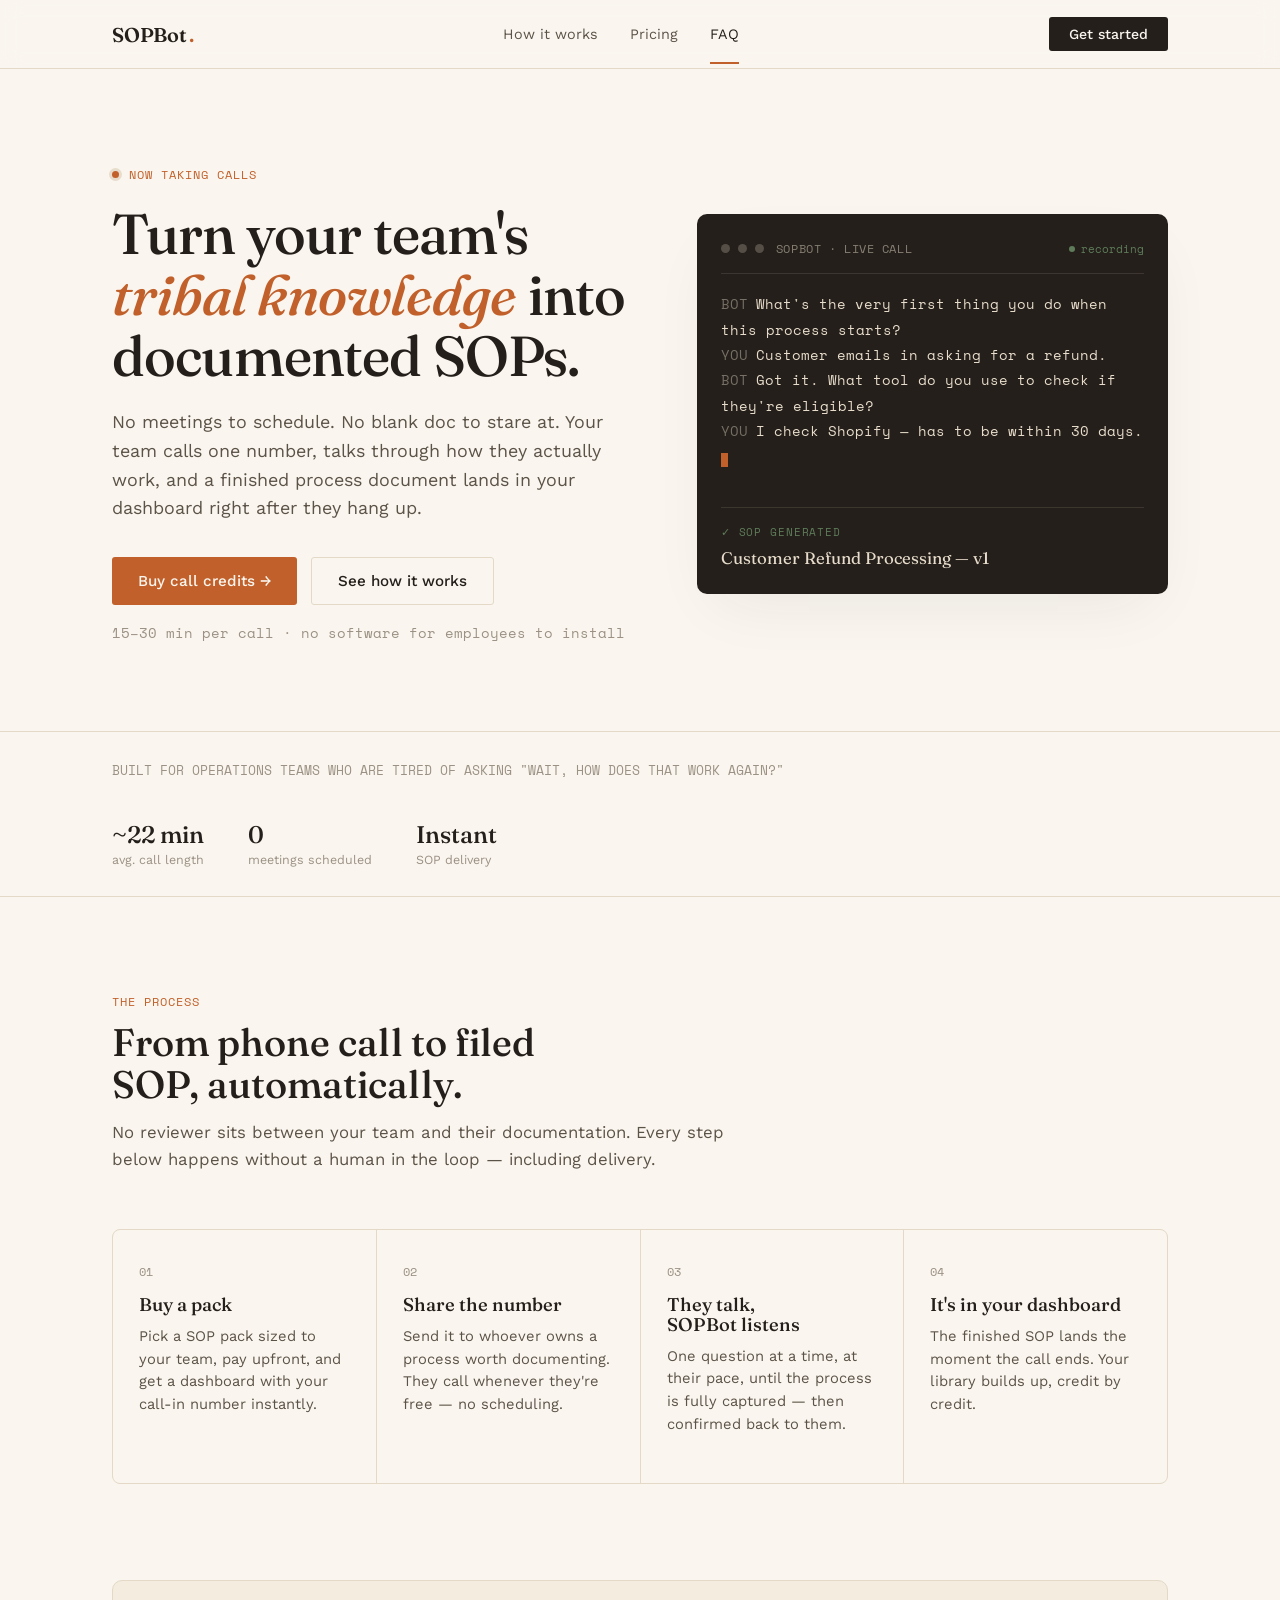
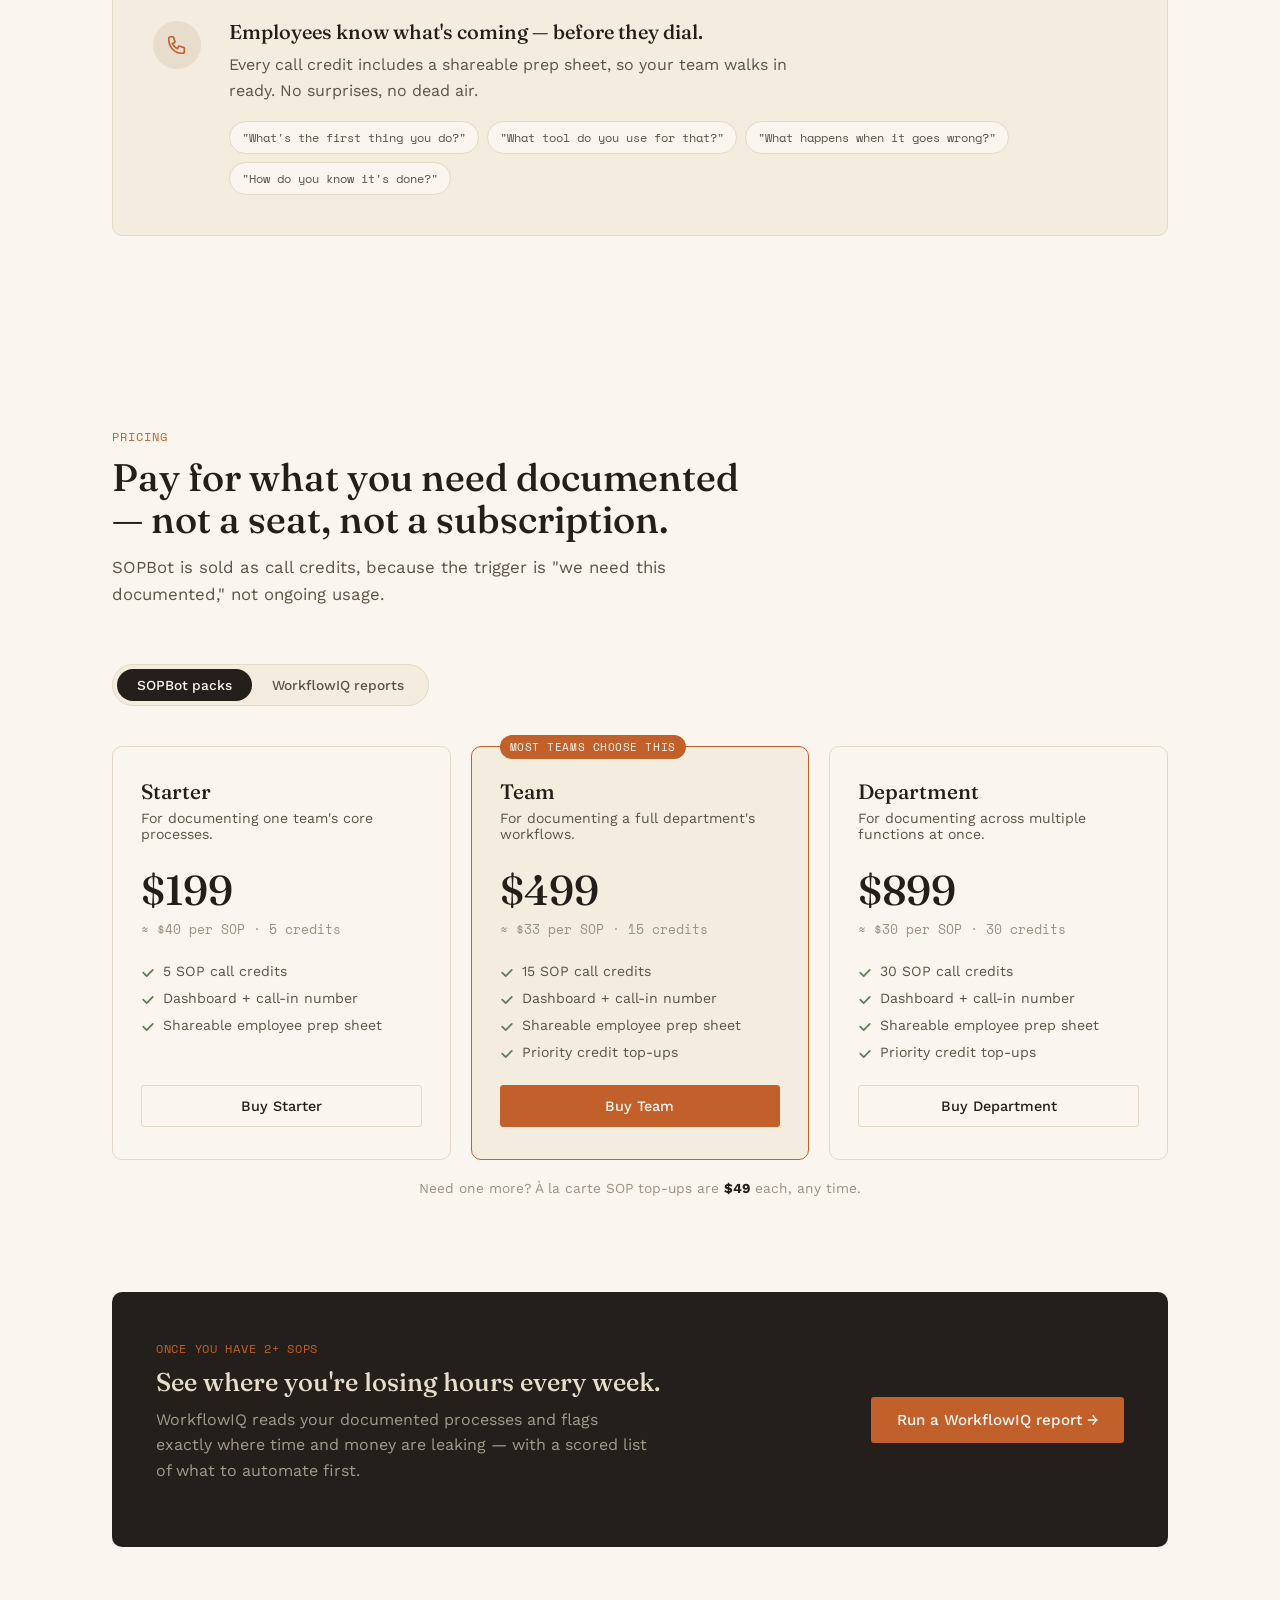
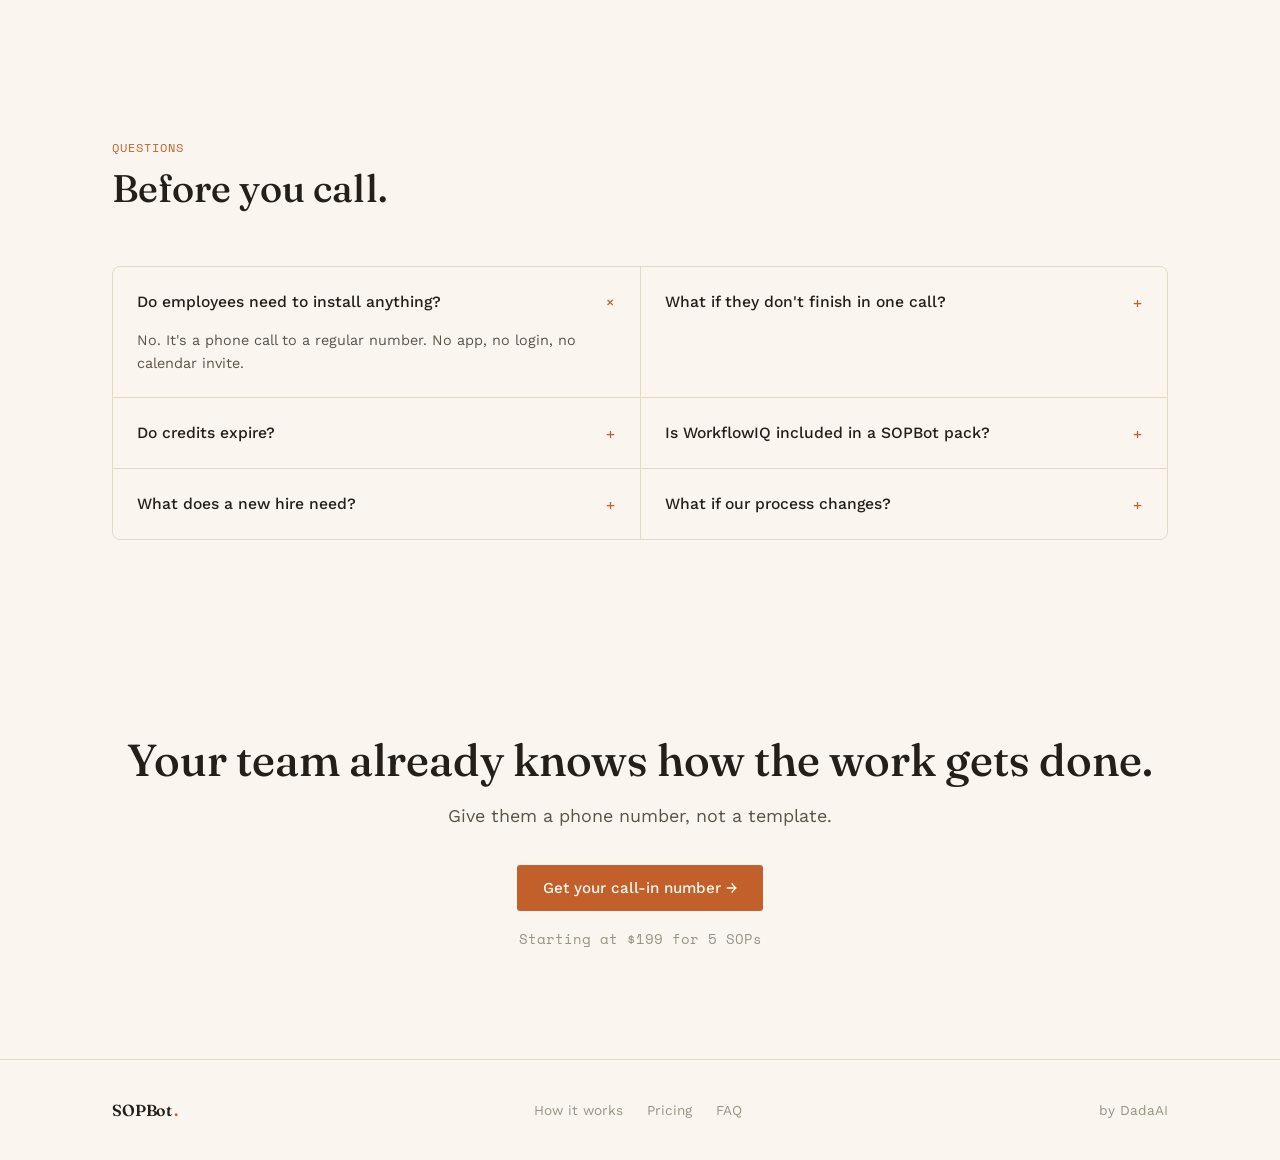
==== marketing/index.html @ 2e33eb6d "Fix inaccurate hero copy: doc lands after the call, not before it hangs up The end-of-call-report we" ====
<!doctype html>
<html lang="en">
<head>
<meta charset="UTF-8">
<meta name="viewport" content="width=device-width, initial-scale=1">
<title>SOPBot</title>
<style>
  @import url('https://fonts.googleapis.com/css2?family=Fraunces:opsz,wght@9..144,400..700&family=Work+Sans:wght@400;500;600&family=Space+Mono:wght@400;700&display=swap');

  :root {
    --ground: #FAF6EF;
    --ground-raised: #F3ECDF;
    --ink: #241F1A;
    --ink-soft: #5C5348;
    --ink-faint: #9B9184;
    --accent: #C1602A;
    --accent-soft: #E8DDCC;
    --confirm: #5E7C5A;
    --rule: #E3D9C6;
    --mono-bg: #241F1A;
    --mono-fg: #E8DDCC;
    --shadow: rgba(36, 31, 26, 0.08);
  }

  @media (prefers-color-scheme: dark) {
    :root:not([data-theme="light"]) {
      --ground: #1C1A17;
      --ground-raised: #262220;
      --ink: #F3EDE4;
      --ink-soft: #C9BFB2;
      --ink-faint: #837A6E;
      --accent: #E2934F;
      --accent-soft: #3A2F24;
      --confirm: #8FB08A;
      --rule: #3A342C;
      --mono-bg: #12100E;
      --mono-fg: #E2934F;
      --shadow: rgba(0, 0, 0, 0.35);
    }
  }

  :root[data-theme="dark"] {
    --ground: #1C1A17;
    --ground-raised: #262220;
    --ink: #F3EDE4;
    --ink-soft: #C9BFB2;
    --ink-faint: #837A6E;
    --accent: #E2934F;
    --accent-soft: #3A2F24;
    --confirm: #8FB08A;
    --rule: #3A342C;
    --mono-bg: #12100E;
    --mono-fg: #E2934F;
    --shadow: rgba(0, 0, 0, 0.35);
  }

  * { box-sizing: border-box; }

  body {
    margin: 0;
    background: var(--ground);
    color: var(--ink);
    font-family: 'Work Sans', -apple-system, BlinkMacSystemFont, sans-serif;
    -webkit-font-smoothing: antialiased;
  }

  ::selection { background: var(--accent-soft); color: var(--ink); }

  a { color: inherit; }

  h1, h2, h3 {
    font-family: 'Fraunces', Georgia, serif;
    text-wrap: balance;
    margin: 0;
    line-height: 1.08;
  }

  .mono {
    font-family: 'Space Mono', 'SF Mono', monospace;
  }

  .wrap {
    max-width: 1120px;
    margin: 0 auto;
    padding: 0 32px;
  }

  /* ---------- Nav ---------- */
  nav {
    position: sticky;
    top: 0;
    z-index: 20;
    background: color-mix(in srgb, var(--ground) 88%, transparent);
    backdrop-filter: blur(10px);
    border-bottom: 1px solid var(--rule);
  }
  nav .wrap {
    display: flex;
    align-items: center;
    justify-content: space-between;
    height: 68px;
  }
  .brand {
    font-family: 'Fraunces', serif;
    font-weight: 600;
    font-size: 1.25rem;
    letter-spacing: -0.01em;
    display: flex;
    align-items: baseline;
    gap: 2px;
  }
  .brand .dot { color: var(--accent); }
  .nav-links {
    display: flex;
    gap: 32px;
    font-size: 0.9rem;
    color: var(--ink-soft);
  }
  .nav-links a { text-decoration: none; transition: color 0.15s; }
  .nav-links a:hover { color: var(--ink); }
  .nav-cta {
    padding: 9px 20px;
    background: var(--ink);
    color: var(--ground);
    border-radius: 3px;
    font-size: 0.88rem;
    font-weight: 500;
    text-decoration: none;
    white-space: nowrap;
  }
  @media (max-width: 720px) { .nav-links { display: none; } }

  /* ---------- Hero ----------
     header.hero and the inner .wrap.hero-grid are two different
     elements - keep their rules on separate class names. They used to
     both be "hero", which silently collided: the header's padding/grid
     rules also landed on the inner .wrap div, cancelling its centering
     and left padding (the bug that made the hero text run to the edge
     of the viewport). */
  header.hero {
    padding: 96px 0 88px;
  }
  .hero-grid {
    display: grid;
    grid-template-columns: 1.05fr 0.95fr;
    gap: 64px;
    align-items: center;
  }
  @media (max-width: 900px) {
    header.hero { padding: 56px 0 64px; }
    .hero-grid { grid-template-columns: 1fr; gap: 48px; }
  }

  .eyebrow {
    font-family: 'Space Mono', monospace;
    font-size: 0.78rem;
    letter-spacing: 0.08em;
    text-transform: uppercase;
    color: var(--accent);
    display: flex;
    align-items: center;
    gap: 10px;
    margin-bottom: 20px;
  }
  .eyebrow::before {
    content: "";
    width: 7px;
    height: 7px;
    border-radius: 50%;
    background: var(--accent);
    box-shadow: 0 0 0 3px var(--accent-soft);
  }

  .hero h1 {
    font-size: clamp(2.4rem, 4.4vw, 3.6rem);
    font-weight: 500;
    letter-spacing: -0.015em;
  }
  .hero h1 em {
    font-style: italic;
    color: var(--accent);
  }

  .hero-sub {
    margin-top: 22px;
    font-size: 1.12rem;
    line-height: 1.6;
    color: var(--ink-soft);
    max-width: 46ch;
  }

  .hero-actions {
    display: flex;
    gap: 14px;
    margin-top: 34px;
    flex-wrap: wrap;
  }
  .btn-primary, .btn-ghost {
    padding: 14px 26px;
    border-radius: 3px;
    font-size: 0.95rem;
    font-weight: 500;
    text-decoration: none;
    display: inline-flex;
    align-items: center;
    gap: 8px;
    transition: transform 0.15s, background 0.15s;
  }
  .btn-primary {
    background: var(--accent);
    color: #FAF6EF;
  }
  .btn-primary:hover { transform: translateY(-1px); }
  .btn-ghost {
    background: transparent;
    color: var(--ink);
    border: 1px solid var(--rule);
  }
  .btn-ghost:hover { border-color: var(--ink-faint); }

  .hero-note {
    margin-top: 18px;
    font-size: 0.85rem;
    color: var(--ink-faint);
    font-family: 'Space Mono', monospace;
  }

  /* ---------- Transcript demo ---------- */
  .demo {
    background: var(--mono-bg);
    border-radius: 10px;
    padding: 26px 24px;
    box-shadow: 0 24px 60px -20px var(--shadow);
    min-height: 380px;
    display: flex;
    flex-direction: column;
  }
  .demo-bar {
    display: flex;
    align-items: center;
    gap: 8px;
    margin-bottom: 18px;
    padding-bottom: 16px;
    border-bottom: 1px solid rgba(232, 221, 204, 0.12);
  }
  .demo-dot { width: 9px; height: 9px; border-radius: 50%; background: rgba(232, 221, 204, 0.25); }
  .demo-label {
    font-family: 'Space Mono', monospace;
    font-size: 0.72rem;
    color: rgba(232, 221, 204, 0.5);
    letter-spacing: 0.05em;
    margin-left: 4px;
  }
  .demo-live {
    margin-left: auto;
    font-family: 'Space Mono', monospace;
    font-size: 0.7rem;
    color: var(--confirm);
    display: flex;
    align-items: center;
    gap: 6px;
  }
  .demo-live::before {
    content: "";
    width: 6px; height: 6px; border-radius: 50%;
    background: var(--confirm);
    animation: pulse 1.6s ease-in-out infinite;
  }
  @keyframes pulse { 0%,100% { opacity: 1; } 50% { opacity: 0.35; } }

  .transcript {
    font-family: 'Space Mono', monospace;
    font-size: 0.86rem;
    line-height: 1.85;
    color: var(--mono-fg);
    flex: 1;
  }
  .transcript .who {
    color: rgba(232, 221, 204, 0.42);
    margin-right: 8px;
  }
  .transcript .line { opacity: 0; animation: reveal 0.4s ease forwards; }
  .transcript .cursor {
    display: inline-block;
    width: 7px; height: 1em;
    background: var(--accent);
    vertical-align: text-bottom;
    animation: blink 1s step-end infinite;
  }
  @keyframes reveal { to { opacity: 1; } }
  @keyframes blink { 50% { opacity: 0; } }

  .demo-result {
    margin-top: 16px;
    padding-top: 16px;
    border-top: 1px solid rgba(232, 221, 204, 0.12);
    opacity: 0;
    animation: reveal 0.6s ease forwards;
    animation-delay: 4.6s;
  }
  .demo-result-label {
    font-family: 'Space Mono', monospace;
    font-size: 0.68rem;
    letter-spacing: 0.08em;
    text-transform: uppercase;
    color: var(--confirm);
    margin-bottom: 8px;
  }
  .demo-result-title {
    font-family: 'Fraunces', serif;
    font-size: 1.05rem;
    color: var(--mono-fg);
  }

  @media (prefers-reduced-motion: reduce) {
    .transcript .line, .demo-result { animation: none; opacity: 1; }
    .cursor, .demo-live::before { animation: none; }
  }

  /* ---------- Scroll reveal ---------- */
  .reveal {
    opacity: 0;
    transform: translateY(22px);
    transition: opacity 0.7s cubic-bezier(0.16, 1, 0.3, 1), transform 0.7s cubic-bezier(0.16, 1, 0.3, 1);
  }
  .reveal.in-view {
    opacity: 1;
    transform: translateY(0);
  }
  .reveal-group .reveal:nth-child(1) { transition-delay: 0ms; }
  .reveal-group .reveal:nth-child(2) { transition-delay: 90ms; }
  .reveal-group .reveal:nth-child(3) { transition-delay: 180ms; }
  .reveal-group .reveal:nth-child(4) { transition-delay: 270ms; }
  @media (prefers-reduced-motion: reduce) {
    .reveal { opacity: 1; transform: none; transition: none; }
  }

  .nav-links a.active { color: var(--ink); }
  .nav-links a { position: relative; }
  .nav-links a.active::after {
    content: "";
    position: absolute;
    left: 0; right: 0; bottom: -22px;
    height: 2px;
    background: var(--accent);
  }

  /* ---------- Logos / trust strip ---------- */
  .trust {
    padding: 28px 0;
    border-top: 1px solid var(--rule);
    border-bottom: 1px solid var(--rule);
  }
  .trust .wrap {
    display: flex;
    align-items: center;
    gap: 40px;
    flex-wrap: wrap;
    justify-content: space-between;
  }
  .trust-line {
    font-size: 0.82rem;
    color: var(--ink-faint);
    font-family: 'Space Mono', monospace;
  }
  .trust-stats {
    display: flex;
    gap: 44px;
  }
  .trust-stat { text-align: left; }
  .trust-stat b {
    font-family: 'Fraunces', serif;
    font-size: 1.5rem;
    font-weight: 500;
    color: var(--ink);
    display: block;
  }
  .trust-stat span {
    font-size: 0.78rem;
    color: var(--ink-faint);
  }

  /* ---------- How it works ---------- */
  .section {
    padding: 96px 0;
  }
  .section-head {
    max-width: 640px;
    margin-bottom: 56px;
  }
  .section-eyebrow {
    font-family: 'Space Mono', monospace;
    font-size: 0.75rem;
    letter-spacing: 0.08em;
    text-transform: uppercase;
    color: var(--accent);
    margin-bottom: 12px;
    display: block;
  }
  .section h2 {
    font-size: clamp(1.8rem, 3vw, 2.4rem);
    font-weight: 500;
  }
  .section-lede {
    margin-top: 14px;
    color: var(--ink-soft);
    font-size: 1.05rem;
    line-height: 1.6;
  }

  .steps {
    display: grid;
    grid-template-columns: repeat(4, 1fr);
    gap: 1px;
    background: var(--rule);
    border: 1px solid var(--rule);
    border-radius: 8px;
    overflow: hidden;
  }
  @media (max-width: 900px) { .steps { grid-template-columns: 1fr 1fr; } }
  @media (max-width: 560px) { .steps { grid-template-columns: 1fr; } }

  .step {
    background: var(--ground);
    padding: 32px 26px;
    transition: background 0.25s ease, transform 0.25s ease;
  }
  .step:hover {
    background: var(--ground-raised);
    transform: translateY(-3px);
  }
  .step:hover .step-num { color: var(--accent); }
  .step-num { transition: color 0.25s ease; }
  .step-num {
    font-family: 'Space Mono', monospace;
    font-size: 0.78rem;
    color: var(--ink-faint);
  }
  .step h3 {
    font-size: 1.15rem;
    font-weight: 500;
    margin-top: 14px;
  }
  .step p {
    margin-top: 10px;
    font-size: 0.92rem;
    line-height: 1.55;
    color: var(--ink-soft);
  }

  /* ---------- Prep sheet callout ---------- */
  .callout {
    background: var(--ground-raised);
    border: 1px solid var(--rule);
    border-radius: 10px;
    padding: 40px;
    display: grid;
    grid-template-columns: auto 1fr;
    gap: 28px;
    align-items: start;
  }
  @media (max-width: 700px) { .callout { grid-template-columns: 1fr; } }
  .callout-icon {
    width: 48px; height: 48px;
    border-radius: 50%;
    background: var(--accent-soft);
    display: flex;
    align-items: center;
    justify-content: center;
    color: var(--accent);
    flex-shrink: 0;
  }
  .callout h3 {
    font-size: 1.25rem;
    font-weight: 500;
  }
  .callout p {
    margin-top: 10px;
    color: var(--ink-soft);
    line-height: 1.6;
    max-width: 60ch;
  }
  .callout-questions {
    margin-top: 18px;
    display: flex;
    flex-wrap: wrap;
    gap: 8px;
  }
  .qchip {
    font-family: 'Space Mono', monospace;
    font-size: 0.78rem;
    padding: 6px 12px;
    background: var(--ground);
    border: 1px solid var(--rule);
    border-radius: 20px;
    color: var(--ink-soft);
  }

  /* ---------- Pricing ---------- */
  .pricing-toggle {
    display: inline-flex;
    background: var(--ground-raised);
    border: 1px solid var(--rule);
    border-radius: 30px;
    padding: 4px;
    margin-bottom: 40px;
    font-size: 0.86rem;
  }
  .pricing-toggle button {
    border: none;
    background: none;
    padding: 8px 20px;
    border-radius: 24px;
    cursor: pointer;
    font-family: inherit;
    font-size: 0.86rem;
    color: var(--ink-soft);
    font-weight: 500;
    transition: background 0.15s, color 0.15s;
  }
  .pricing-toggle button.active {
    background: var(--ink);
    color: var(--ground);
  }

  .pricing-grid {
    display: grid;
    grid-template-columns: repeat(3, 1fr);
    gap: 20px;
  }
  @media (max-width: 900px) { .pricing-grid { grid-template-columns: 1fr; } }

  .plan {
    border: 1px solid var(--rule);
    border-radius: 10px;
    padding: 32px 28px;
    background: var(--ground);
    display: flex;
    flex-direction: column;
    transition: transform 0.25s ease, box-shadow 0.25s ease, border-color 0.25s ease;
  }
  .plan:hover {
    transform: translateY(-4px);
    box-shadow: 0 16px 40px -16px var(--shadow);
    border-color: var(--ink-faint);
  }
  .plan.featured:hover { border-color: var(--accent); }
  .plan.featured {
    border-color: var(--accent);
    background: var(--ground-raised);
    position: relative;
  }
  .plan-tag {
    position: absolute;
    top: -12px;
    left: 28px;
    background: var(--accent);
    color: #FAF6EF;
    font-family: 'Space Mono', monospace;
    font-size: 0.68rem;
    letter-spacing: 0.05em;
    text-transform: uppercase;
    padding: 4px 10px;
    border-radius: 20px;
  }
  .plan-name {
    font-family: 'Fraunces', serif;
    font-size: 1.3rem;
    font-weight: 500;
  }
  .plan-desc {
    margin-top: 6px;
    font-size: 0.88rem;
    color: var(--ink-soft);
  }
  .plan-price {
    margin-top: 22px;
    display: flex;
    align-items: baseline;
    gap: 6px;
  }
  .plan-price .amount {
    font-family: 'Fraunces', serif;
    font-size: 2.6rem;
    font-weight: 500;
  }
  .plan-price .per {
    font-size: 0.85rem;
    color: var(--ink-faint);
    font-family: 'Space Mono', monospace;
  }
  .plan-persop {
    margin-top: 4px;
    font-size: 0.8rem;
    color: var(--ink-faint);
    font-family: 'Space Mono', monospace;
  }
  .plan-cta {
    display: block;
    width: 100%;
    margin-top: 24px;
    text-align: center;
    padding: 12px;
    border-radius: 3px;
    text-decoration: none;
    font-family: inherit;
    font-weight: 500;
    font-size: 0.9rem;
    border: 1px solid var(--rule);
    background: var(--ground);
    color: var(--ink);
    cursor: pointer;
  }
  .plan.featured .plan-cta {
    background: var(--accent);
    color: #FAF6EF;
    border-color: var(--accent);
  }
  .plan-list {
    list-style: none;
    padding: 0;
    margin: 24px 0 0;
    font-size: 0.88rem;
    color: var(--ink-soft);
    display: flex;
    flex-direction: column;
    gap: 10px;
    flex: 1;
  }
  .plan-list li { display: flex; gap: 8px; }
  .plan-list li::before {
    content: "";
    width: 14px; height: 14px;
    margin-top: 3px;
    flex-shrink: 0;
    background: var(--confirm);
    -webkit-mask: url("data:image/svg+xml,%3Csvg xmlns='http://www.w3.org/2000/svg' viewBox='0 0 16 16'%3E%3Cpath d='M13.5 4.5l-7 7-4-4' fill='none' stroke='black' stroke-width='2' stroke-linecap='round' stroke-linejoin='round'/%3E%3C/svg%3E") center/contain no-repeat;
    mask: url("data:image/svg+xml,%3Csvg xmlns='http://www.w3.org/2000/svg' viewBox='0 0 16 16'%3E%3Cpath d='M13.5 4.5l-7 7-4-4' fill='none' stroke='black' stroke-width='2' stroke-linecap='round' stroke-linejoin='round'/%3E%3C/svg%3E") center/contain no-repeat;
  }

  .topup-note {
    margin-top: 20px;
    font-size: 0.86rem;
    color: var(--ink-faint);
    text-align: center;
  }

  #wiq-pricing { display: none; }
  #wiq-pricing.active { display: grid; }
  #sopbot-pricing.hidden { display: none; }

  /* ---------- Upsell strip ---------- */
  .upsell {
    background: var(--mono-bg);
    border-radius: 10px;
    padding: 48px 44px;
    display: grid;
    grid-template-columns: 1fr auto;
    gap: 32px;
    align-items: center;
  }
  @media (max-width: 760px) { .upsell { grid-template-columns: 1fr; } }
  .upsell-eyebrow {
    font-family: 'Space Mono', monospace;
    font-size: 0.75rem;
    letter-spacing: 0.06em;
    text-transform: uppercase;
    color: var(--accent);
  }
  .upsell h3 {
    color: var(--mono-fg);
    font-size: 1.6rem;
    font-weight: 500;
    margin-top: 12px;
  }
  .upsell p {
    color: color-mix(in srgb, var(--mono-fg) 65%, transparent);
    margin-top: 10px;
    max-width: 50ch;
    line-height: 1.6;
  }
  .upsell .btn-primary { flex-shrink: 0; }

  /* ---------- FAQ ---------- */
  .faq {
    display: grid;
    grid-template-columns: 1fr 1fr;
    gap: 1px;
    background: var(--rule);
    border: 1px solid var(--rule);
    border-radius: 8px;
    overflow: hidden;
  }
  @media (max-width: 760px) { .faq { grid-template-columns: 1fr; } }
  details {
    background: var(--ground);
    padding: 22px 24px;
  }
  summary {
    cursor: pointer;
    font-weight: 500;
    font-size: 0.98rem;
    list-style: none;
    display: flex;
    justify-content: space-between;
    align-items: center;
    gap: 12px;
  }
  summary::-webkit-details-marker { display: none; }
  summary::after {
    content: "+";
    font-family: 'Space Mono', monospace;
    color: var(--accent);
    font-size: 1.1rem;
    flex-shrink: 0;
    transition: transform 0.2s;
  }
  details[open] summary::after { transform: rotate(45deg); }
  details p {
    margin: 14px 0 0;
    font-size: 0.9rem;
    color: var(--ink-soft);
    line-height: 1.6;
  }

  /* ---------- Final CTA ---------- */
  .final-cta {
    text-align: center;
    padding: 100px 0 110px;
  }
  .final-cta h2 {
    font-size: clamp(2rem, 4vw, 2.8rem);
    font-weight: 500;
  }
  .final-cta .hero-actions { justify-content: center; }
  .final-cta .hero-note { text-align: center; }

  /* ---------- Footer ---------- */
  footer {
    border-top: 1px solid var(--rule);
    padding: 40px 0;
  }
  footer .wrap {
    display: flex;
    justify-content: space-between;
    align-items: center;
    flex-wrap: wrap;
    gap: 16px;
  }
  footer .brand { font-size: 1rem; }
  .footer-links {
    display: flex;
    gap: 24px;
    font-size: 0.85rem;
    color: var(--ink-faint);
  }
  .footer-links a { text-decoration: none; }
  .footer-links a:hover { color: var(--ink-soft); }
</style>
</head>
<body>

<nav>
  <div class="wrap">
    <div class="brand">SOPBot<span class="dot">.</span></div>
    <div class="nav-links">
      <a href="#how">How it works</a>
      <a href="#pricing">Pricing</a>
      <a href="#faq">FAQ</a>
    </div>
    <a href="#pricing" class="nav-cta">Get started</a>
  </div>
</nav>

<header class="hero">
  <div class="wrap hero-grid">
    <div>
      <div class="eyebrow">Now taking calls</div>
      <h1>Turn your team's <em>tribal knowledge</em> into documented SOPs.</h1>
      <p class="hero-sub">No meetings to schedule. No blank doc to stare at. Your team calls one number, talks through how they actually work, and a finished process document lands in your dashboard right after they hang up.</p>
      <div class="hero-actions">
        <a href="#pricing" class="btn-primary">Buy call credits →</a>
        <a href="#how" class="btn-ghost">See how it works</a>
      </div>
      <div class="hero-note">15–30 min per call · no software for employees to install</div>
    </div>

    <div class="demo">
      <div class="demo-bar">
        <span class="demo-dot"></span><span class="demo-dot"></span><span class="demo-dot"></span>
        <span class="demo-label">SOPBOT · LIVE CALL</span>
        <span class="demo-live">recording</span>
      </div>
      <div class="transcript" id="transcript"></div>
      <div class="demo-result">
        <div class="demo-result-label">✓ SOP generated</div>
        <div class="demo-result-title">Customer Refund Processing — v1</div>
      </div>
    </div>
  </div>
</header>

<section class="trust">
  <div class="wrap">
    <div class="trust-line">BUILT FOR OPERATIONS TEAMS WHO ARE TIRED OF ASKING "WAIT, HOW DOES THAT WORK AGAIN?"</div>
    <div class="trust-stats">
      <div class="trust-stat"><b>~22 min</b><span>avg. call length</span></div>
      <div class="trust-stat"><b>0</b><span>meetings scheduled</span></div>
      <div class="trust-stat"><b>Instant</b><span>SOP delivery</span></div>
    </div>
  </div>
</section>

<section class="section" id="how">
  <div class="wrap">
    <div class="section-head reveal">
      <span class="section-eyebrow">The process</span>
      <h2>From phone call to filed SOP, automatically.</h2>
      <p class="section-lede">No reviewer sits between your team and their documentation. Every step below happens without a human in the loop — including delivery.</p>
    </div>

    <div class="steps reveal-group">
      <div class="step reveal">
        <div class="step-num mono">01</div>
        <h3>Buy a pack</h3>
        <p>Pick a SOP pack sized to your team, pay upfront, and get a dashboard with your call-in number instantly.</p>
      </div>
      <div class="step reveal">
        <div class="step-num mono">02</div>
        <h3>Share the number</h3>
        <p>Send it to whoever owns a process worth documenting. They call whenever they're free — no scheduling.</p>
      </div>
      <div class="step reveal">
        <div class="step-num mono">03</div>
        <h3>They talk, SOPBot listens</h3>
        <p>One question at a time, at their pace, until the process is fully captured — then confirmed back to them.</p>
      </div>
      <div class="step reveal">
        <div class="step-num mono">04</div>
        <h3>It's in your dashboard</h3>
        <p>The finished SOP lands the moment the call ends. Your library builds up, credit by credit.</p>
      </div>
    </div>
  </div>
</section>

<section class="section" style="padding-top: 0;">
  <div class="wrap">
    <div class="callout reveal">
      <div class="callout-icon">
        <svg width="22" height="22" viewBox="0 0 24 24" fill="none" stroke="currentColor" stroke-width="1.8"><path d="M3 5a2 2 0 012-2h2.28a1 1 0 01.948.684l1.498 4.493a1 1 0 01-.502 1.21l-2.257 1.13a11.05 11.05 0 005.516 5.516l1.13-2.257a1 1 0 011.21-.502l4.493 1.498a1 1 0 01.684.949V19a2 2 0 01-2 2h-1C9.716 21 3 14.284 3 6V5z"/></svg>
      </div>
      <div>
        <h3>Employees know what's coming — before they dial.</h3>
        <p>Every call credit includes a shareable prep sheet, so your team walks in ready. No surprises, no dead air.</p>
        <div class="callout-questions">
          <span class="qchip">"What's the first thing you do?"</span>
          <span class="qchip">"What tool do you use for that?"</span>
          <span class="qchip">"What happens when it goes wrong?"</span>
          <span class="qchip">"How do you know it's done?"</span>
        </div>
      </div>
    </div>
  </div>
</section>

<section class="section" id="pricing">
  <div class="wrap">
    <div class="section-head reveal">
      <span class="section-eyebrow">Pricing</span>
      <h2>Pay for what you need documented — not a seat, not a subscription.</h2>
      <p class="section-lede">SOPBot is sold as call credits, because the trigger is "we need this documented," not ongoing usage.</p>
    </div>

    <div class="pricing-toggle">
      <button class="active" onclick="switchPricing('sopbot', this)">SOPBot packs</button>
      <button onclick="switchPricing('wiq', this)">WorkflowIQ reports</button>
    </div>

    <div class="pricing-grid reveal-group" id="sopbot-pricing">
      <div class="plan reveal">
        <div class="plan-name">Starter</div>
        <div class="plan-desc">For documenting one team's core processes.</div>
        <div class="plan-price"><span class="amount">$199</span></div>
        <div class="plan-persop">≈ $40 per SOP · 5 credits</div>
        <ul class="plan-list">
          <li>5 SOP call credits</li>
          <li>Dashboard + call-in number</li>
          <li>Shareable employee prep sheet</li>
        </ul>
        <form method="POST" action="https://sop-bot-h57s.vercel.app/checkout/sopbot_starter">
          <button type="submit" class="plan-cta">Buy Starter</button>
        </form>
      </div>
      <div class="plan featured reveal">
        <span class="plan-tag">Most teams choose this</span>
        <div class="plan-name">Team</div>
        <div class="plan-desc">For documenting a full department's workflows.</div>
        <div class="plan-price"><span class="amount">$499</span></div>
        <div class="plan-persop">≈ $33 per SOP · 15 credits</div>
        <ul class="plan-list">
          <li>15 SOP call credits</li>
          <li>Dashboard + call-in number</li>
          <li>Shareable employee prep sheet</li>
          <li>Priority credit top-ups</li>
        </ul>
        <form method="POST" action="https://sop-bot-h57s.vercel.app/checkout/sopbot_team">
          <button type="submit" class="plan-cta">Buy Team</button>
        </form>
      </div>
      <div class="plan reveal">
        <div class="plan-name">Department</div>
        <div class="plan-desc">For documenting across multiple functions at once.</div>
        <div class="plan-price"><span class="amount">$899</span></div>
        <div class="plan-persop">≈ $30 per SOP · 30 credits</div>
        <ul class="plan-list">
          <li>30 SOP call credits</li>
          <li>Dashboard + call-in number</li>
          <li>Shareable employee prep sheet</li>
          <li>Priority credit top-ups</li>
        </ul>
        <form method="POST" action="https://sop-bot-h57s.vercel.app/checkout/sopbot_department">
          <button type="submit" class="plan-cta">Buy Department</button>
        </form>
      </div>
    </div>

    <div class="pricing-grid reveal-group" id="wiq-pricing">
      <div class="plan reveal">
        <div class="plan-name">Single-SOP report</div>
        <div class="plan-desc">Optimization analysis for one documented process.</div>
        <div class="plan-price"><span class="amount">$99</span></div>
        <div class="plan-persop">per report</div>
        <ul class="plan-list">
          <li>Redesigned process steps</li>
          <li>Automation opportunities, scored</li>
          <li>Flowchart + executive summary</li>
        </ul>
        <form method="POST" action="https://sop-bot-h57s.vercel.app/checkout/workflowiq_single">
          <button type="submit" class="plan-cta">Run a report</button>
        </form>
      </div>
      <div class="plan featured reveal">
        <span class="plan-tag">Best for a full library</span>
        <div class="plan-name">Multi-SOP report</div>
        <div class="plan-desc">Cross-process analysis across up to 8 SOPs.</div>
        <div class="plan-price"><span class="amount">$249</span></div>
        <div class="plan-persop">per report, up to 8 SOPs</div>
        <ul class="plan-list">
          <li>Everything in Single-SOP</li>
          <li>Shared bottlenecks across processes</li>
          <li>Cross-process automation opportunities</li>
        </ul>
        <form method="POST" action="https://sop-bot-h57s.vercel.app/checkout/workflowiq_multi">
          <button type="submit" class="plan-cta">Run a report</button>
        </form>
      </div>
      <div class="plan reveal">
        <div class="plan-name">Re-run</div>
        <div class="plan-desc">Refresh a report after a process changes.</div>
        <div class="plan-price"><span class="amount">$49</span></div>
        <div class="plan-persop">per re-run</div>
        <ul class="plan-list">
          <li>Updated analysis on the latest SOP</li>
          <li>New PDF, same process</li>
        </ul>
        <form method="POST" action="https://sop-bot-h57s.vercel.app/checkout/workflowiq_rerun">
          <button type="submit" class="plan-cta">Re-run a report</button>
        </form>
      </div>
    </div>

    <div class="topup-note">Need one more? À la carte SOP top-ups are <strong style="color: var(--ink);">$49</strong> each, any time.</div>
  </div>
</section>

<section class="section" style="padding-top: 0;">
  <div class="wrap">
    <div class="upsell reveal">
      <div>
        <div class="upsell-eyebrow">Once you have 2+ SOPs</div>
        <h3>See where you're losing hours every week.</h3>
        <p>WorkflowIQ reads your documented processes and flags exactly where time and money are leaking — with a scored list of what to automate first.</p>
      </div>
      <a href="#pricing" class="btn-primary">Run a WorkflowIQ report →</a>
    </div>
  </div>
</section>

<section class="section" id="faq">
  <div class="wrap">
    <div class="section-head reveal">
      <span class="section-eyebrow">Questions</span>
      <h2>Before you call.</h2>
    </div>
    <div class="faq">
      <details open>
        <summary>Do employees need to install anything?</summary>
        <p>No. It's a phone call to a regular number. No app, no login, no calendar invite.</p>
      </details>
      <details>
        <summary>What if they don't finish in one call?</summary>
        <p>Most calls run 15–30 minutes. If something's cut short, you can always re-run a credit to pick it back up.</p>
      </details>
      <details>
        <summary>Do credits expire?</summary>
        <p>No. Buy a pack, use the credits whenever your team is ready — no clock running against you.</p>
      </details>
      <details>
        <summary>Is WorkflowIQ included in a SOPBot pack?</summary>
        <p>No — it's a separate, pay-per-report purchase, run once you have SOPs worth analyzing.</p>
      </details>
      <details>
        <summary>What does a new hire need?</summary>
        <p>Just more call credits. Top up à la carte at $49/SOP, or step up to the next pack.</p>
      </details>
      <details>
        <summary>What if our process changes?</summary>
        <p>Re-run WorkflowIQ on the updated SOP for $49 to get a fresh report against the new version.</p>
      </details>
    </div>
  </div>
</section>

<section class="final-cta">
  <div class="wrap">
    <h2>Your team already knows how the work gets done.</h2>
    <p class="hero-sub" style="margin: 18px auto 0; text-align: center;">Give them a phone number, not a template.</p>
    <div class="hero-actions">
      <a href="#pricing" class="btn-primary">Get your call-in number →</a>
    </div>
    <div class="hero-note">Starting at $199 for 5 SOPs</div>
  </div>
</section>

<footer>
  <div class="wrap">
    <div class="brand">SOPBot<span class="dot">.</span></div>
    <div class="footer-links">
      <a href="#how">How it works</a>
      <a href="#pricing">Pricing</a>
      <a href="#faq">FAQ</a>
    </div>
    <div class="footer-links">by DadaAI</div>
  </div>
</footer>

<script>
  const lines = [
    { who: 'BOT', text: "What's the very first thing you do when this process starts?" },
    { who: 'YOU', text: "Customer emails in asking for a refund." },
    { who: 'BOT', text: "Got it. What tool do you use to check if they're eligible?" },
    { who: 'YOU', text: "I check Shopify — has to be within 30 days." },
  ];

  const el = document.getElementById('transcript');
  let delay = 200;

  lines.forEach((line, i) => {
    const div = document.createElement('div');
    div.className = 'line';
    div.style.animationDelay = delay + 'ms';
    div.innerHTML = `<span class="who">${line.who}</span>${line.text}` + (i === lines.length - 1 ? '<span class="cursor"></span>' : '');
    el.appendChild(div);
    delay += 950;
  });
</script>

<script>
  function switchPricing(which, btn) {
    document.querySelectorAll('.pricing-toggle button').forEach(b => b.classList.remove('active'));
    btn.classList.add('active');
    const sop = document.getElementById('sopbot-pricing');
    const wiq = document.getElementById('wiq-pricing');
    if (which === 'sopbot') {
      sop.classList.remove('hidden');
      wiq.classList.remove('active');
    } else {
      sop.classList.add('hidden');
      wiq.classList.add('active');
    }
  }
</script>

<script>
  // Scroll-triggered reveal: each .reveal element fades/slides in once it
  // enters the viewport. Staggered children (.reveal-group > .reveal) get
  // their delay from the CSS nth-child rules above, so this only needs to
  // toggle one class per element.
  const revealTargets = document.querySelectorAll('.reveal');
  if ('IntersectionObserver' in window && revealTargets.length) {
    const revealObserver = new IntersectionObserver((entries) => {
      entries.forEach((entry) => {
        if (entry.isIntersecting) {
          entry.target.classList.add('in-view');
          revealObserver.unobserve(entry.target);
        }
      });
    }, { threshold: 0.15, rootMargin: '0px 0px -60px 0px' });

    revealTargets.forEach((el) => revealObserver.observe(el));
  } else {
    // No IntersectionObserver support (or reduced-motion already handles
    // this via CSS) - just show everything immediately.
    revealTargets.forEach((el) => el.classList.add('in-view'));
  }

  // Active nav-link tracking: highlights whichever section is currently
  // in view as the visitor scrolls, so the nav reflects real position
  // instead of staying static.
  const navLinks = document.querySelectorAll('.nav-links a[href^="#"]');
  const sections = Array.from(navLinks)
    .map((link) => document.querySelector(link.getAttribute('href')))
    .filter(Boolean);

  if ('IntersectionObserver' in window && sections.length) {
    const navObserver = new IntersectionObserver((entries) => {
      entries.forEach((entry) => {
        const id = '#' + entry.target.id;
        const link = document.querySelector(`.nav-links a[href="${id}"]`);
        if (!link) return;
        if (entry.isIntersecting) {
          navLinks.forEach((l) => l.classList.remove('active'));
          link.classList.add('active');
        }
      });
    }, { rootMargin: '-40% 0px -55% 0px' });

    sections.forEach((section) => navObserver.observe(section));
  }
</script>

</body>
</html>
</script>
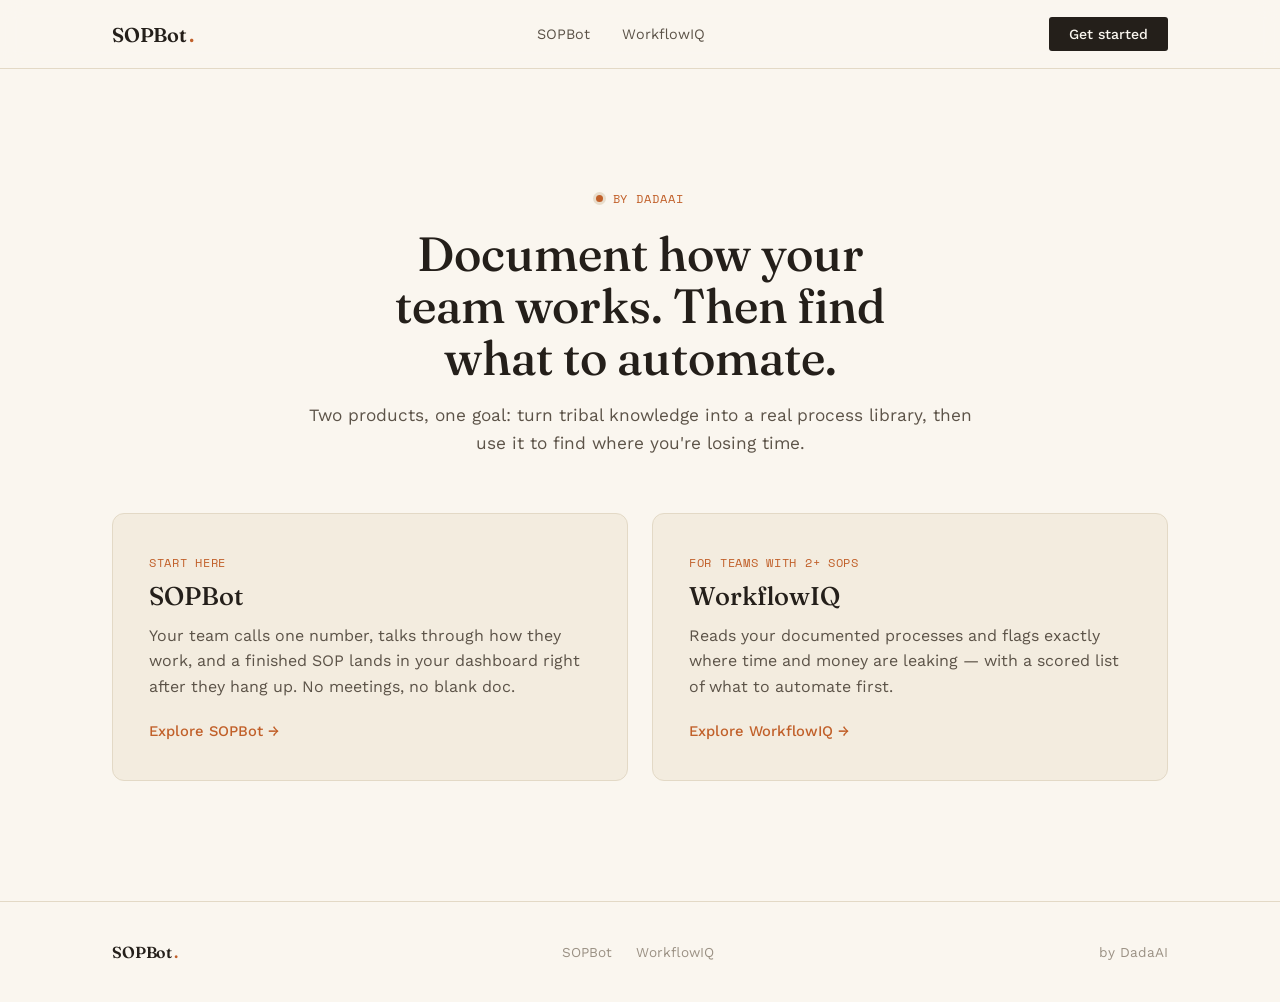
==== commit 7b5fb64f: "Split marketing site into separate SOPBot and WorkflowIQ pages thesopbot.com was one long page mixin" ====
--- a/marketing/index.html
+++ b/marketing/index.html
@@ -3,759 +3,69 @@
 <head>
 <meta charset="UTF-8">
 <meta name="viewport" content="width=device-width, initial-scale=1">
-<title>SOPBot</title>
+<title>SOPBot — Document processes and find what to automate</title>
+<link rel="stylesheet" href="assets/style.css">
 <style>
-  @import url('https://fonts.googleapis.com/css2?family=Fraunces:opsz,wght@9..144,400..700&family=Work+Sans:wght@400;500;600&family=Space+Mono:wght@400;700&display=swap');
-
-  :root {
-    --ground: #FAF6EF;
-    --ground-raised: #F3ECDF;
-    --ink: #241F1A;
-    --ink-soft: #5C5348;
-    --ink-faint: #9B9184;
-    --accent: #C1602A;
-    --accent-soft: #E8DDCC;
-    --confirm: #5E7C5A;
-    --rule: #E3D9C6;
-    --mono-bg: #241F1A;
-    --mono-fg: #E8DDCC;
-    --shadow: rgba(36, 31, 26, 0.08);
-  }
-
-  @media (prefers-color-scheme: dark) {
-    :root:not([data-theme="light"]) {
-      --ground: #1C1A17;
-      --ground-raised: #262220;
-      --ink: #F3EDE4;
-      --ink-soft: #C9BFB2;
-      --ink-faint: #837A6E;
-      --accent: #E2934F;
-      --accent-soft: #3A2F24;
-      --confirm: #8FB08A;
-      --rule: #3A342C;
-      --mono-bg: #12100E;
-      --mono-fg: #E2934F;
-      --shadow: rgba(0, 0, 0, 0.35);
-    }
-  }
-
-  :root[data-theme="dark"] {
-    --ground: #1C1A17;
-    --ground-raised: #262220;
-    --ink: #F3EDE4;
-    --ink-soft: #C9BFB2;
-    --ink-faint: #837A6E;
-    --accent: #E2934F;
-    --accent-soft: #3A2F24;
-    --confirm: #8FB08A;
-    --rule: #3A342C;
-    --mono-bg: #12100E;
-    --mono-fg: #E2934F;
-    --shadow: rgba(0, 0, 0, 0.35);
-  }
-
-  * { box-sizing: border-box; }
-
-  body {
-    margin: 0;
-    background: var(--ground);
-    color: var(--ink);
-    font-family: 'Work Sans', -apple-system, BlinkMacSystemFont, sans-serif;
-    -webkit-font-smoothing: antialiased;
-  }
-
-  ::selection { background: var(--accent-soft); color: var(--ink); }
-
-  a { color: inherit; }
-
-  h1, h2, h3 {
-    font-family: 'Fraunces', Georgia, serif;
-    text-wrap: balance;
-    margin: 0;
-    line-height: 1.08;
-  }
-
-  .mono {
-    font-family: 'Space Mono', 'SF Mono', monospace;
-  }
-
-  .wrap {
-    max-width: 1120px;
-    margin: 0 auto;
-    padding: 0 32px;
-  }
-
-  /* ---------- Nav ---------- */
-  nav {
-    position: sticky;
-    top: 0;
-    z-index: 20;
-    background: color-mix(in srgb, var(--ground) 88%, transparent);
-    backdrop-filter: blur(10px);
-    border-bottom: 1px solid var(--rule);
-  }
-  nav .wrap {
+  .hub {
+    min-height: calc(100vh - 68px);
     display: flex;
     align-items: center;
-    justify-content: space-between;
-    height: 68px;
   }
-  .brand {
-    font-family: 'Fraunces', serif;
-    font-weight: 600;
-    font-size: 1.25rem;
-    letter-spacing: -0.01em;
-    display: flex;
-    align-items: baseline;
-    gap: 2px;
+  .hub-head {
+    text-align: center;
+    max-width: 680px;
+    margin: 0 auto 56px;
   }
-  .brand .dot { color: var(--accent); }
-  .nav-links {
-    display: flex;
-    gap: 32px;
-    font-size: 0.9rem;
+  .hub-head h1 { font-size: clamp(2.2rem, 4vw, 3rem); font-weight: 500; }
+  .hub-head p {
+    margin-top: 18px;
+    font-size: 1.08rem;
     color: var(--ink-soft);
-  }
-  .nav-links a { text-decoration: none; transition: color 0.15s; }
-  .nav-links a:hover { color: var(--ink); }
-  .nav-cta {
-    padding: 9px 20px;
-    background: var(--ink);
-    color: var(--ground);
-    border-radius: 3px;
-    font-size: 0.88rem;
-    font-weight: 500;
-    text-decoration: none;
-    white-space: nowrap;
-  }
-  @media (max-width: 720px) { .nav-links { display: none; } }
-
-  /* ---------- Hero ----------
-     header.hero and the inner .wrap.hero-grid are two different
-     elements - keep their rules on separate class names. They used to
-     both be "hero", which silently collided: the header's padding/grid
-     rules also landed on the inner .wrap div, cancelling its centering
-     and left padding (the bug that made the hero text run to the edge
-     of the viewport). */
-  header.hero {
-    padding: 96px 0 88px;
-  }
-  .hero-grid {
-    display: grid;
-    grid-template-columns: 1.05fr 0.95fr;
-    gap: 64px;
-    align-items: center;
-  }
-  @media (max-width: 900px) {
-    header.hero { padding: 56px 0 64px; }
-    .hero-grid { grid-template-columns: 1fr; gap: 48px; }
-  }
-
-  .eyebrow {
-    font-family: 'Space Mono', monospace;
-    font-size: 0.78rem;
-    letter-spacing: 0.08em;
-    text-transform: uppercase;
-    color: var(--accent);
-    display: flex;
-    align-items: center;
-    gap: 10px;
-    margin-bottom: 20px;
-  }
-  .eyebrow::before {
-    content: "";
-    width: 7px;
-    height: 7px;
-    border-radius: 50%;
-    background: var(--accent);
-    box-shadow: 0 0 0 3px var(--accent-soft);
-  }
-
-  .hero h1 {
-    font-size: clamp(2.4rem, 4.4vw, 3.6rem);
-    font-weight: 500;
-    letter-spacing: -0.015em;
-  }
-  .hero h1 em {
-    font-style: italic;
-    color: var(--accent);
-  }
-
-  .hero-sub {
-    margin-top: 22px;
-    font-size: 1.12rem;
-    line-height: 1.6;
-    color: var(--ink-soft);
-    max-width: 46ch;
-  }
-
-  .hero-actions {
-    display: flex;
-    gap: 14px;
-    margin-top: 34px;
-    flex-wrap: wrap;
-  }
-  .btn-primary, .btn-ghost {
-    padding: 14px 26px;
-    border-radius: 3px;
-    font-size: 0.95rem;
-    font-weight: 500;
-    text-decoration: none;
-    display: inline-flex;
-    align-items: center;
-    gap: 8px;
-    transition: transform 0.15s, background 0.15s;
-  }
-  .btn-primary {
-    background: var(--accent);
-    color: #FAF6EF;
-  }
-  .btn-primary:hover { transform: translateY(-1px); }
-  .btn-ghost {
-    background: transparent;
-    color: var(--ink);
-    border: 1px solid var(--rule);
-  }
-  .btn-ghost:hover { border-color: var(--ink-faint); }
-
-  .hero-note {
-    margin-top: 18px;
-    font-size: 0.85rem;
-    color: var(--ink-faint);
-    font-family: 'Space Mono', monospace;
-  }
-
-  /* ---------- Transcript demo ---------- */
-  .demo {
-    background: var(--mono-bg);
-    border-radius: 10px;
-    padding: 26px 24px;
-    box-shadow: 0 24px 60px -20px var(--shadow);
-    min-height: 380px;
-    display: flex;
-    flex-direction: column;
-  }
-  .demo-bar {
-    display: flex;
-    align-items: center;
-    gap: 8px;
-    margin-bottom: 18px;
-    padding-bottom: 16px;
-    border-bottom: 1px solid rgba(232, 221, 204, 0.12);
-  }
-  .demo-dot { width: 9px; height: 9px; border-radius: 50%; background: rgba(232, 221, 204, 0.25); }
-  .demo-label {
-    font-family: 'Space Mono', monospace;
-    font-size: 0.72rem;
-    color: rgba(232, 221, 204, 0.5);
-    letter-spacing: 0.05em;
-    margin-left: 4px;
-  }
-  .demo-live {
-    margin-left: auto;
-    font-family: 'Space Mono', monospace;
-    font-size: 0.7rem;
-    color: var(--confirm);
-    display: flex;
-    align-items: center;
-    gap: 6px;
-  }
-  .demo-live::before {
-    content: "";
-    width: 6px; height: 6px; border-radius: 50%;
-    background: var(--confirm);
-    animation: pulse 1.6s ease-in-out infinite;
-  }
-  @keyframes pulse { 0%,100% { opacity: 1; } 50% { opacity: 0.35; } }
-
-  .transcript {
-    font-family: 'Space Mono', monospace;
-    font-size: 0.86rem;
-    line-height: 1.85;
-    color: var(--mono-fg);
-    flex: 1;
-  }
-  .transcript .who {
-    color: rgba(232, 221, 204, 0.42);
-    margin-right: 8px;
-  }
-  .transcript .line { opacity: 0; animation: reveal 0.4s ease forwards; }
-  .transcript .cursor {
-    display: inline-block;
-    width: 7px; height: 1em;
-    background: var(--accent);
-    vertical-align: text-bottom;
-    animation: blink 1s step-end infinite;
-  }
-  @keyframes reveal { to { opacity: 1; } }
-  @keyframes blink { 50% { opacity: 0; } }
-
-  .demo-result {
-    margin-top: 16px;
-    padding-top: 16px;
-    border-top: 1px solid rgba(232, 221, 204, 0.12);
-    opacity: 0;
-    animation: reveal 0.6s ease forwards;
-    animation-delay: 4.6s;
-  }
-  .demo-result-label {
-    font-family: 'Space Mono', monospace;
-    font-size: 0.68rem;
-    letter-spacing: 0.08em;
-    text-transform: uppercase;
-    color: var(--confirm);
-    margin-bottom: 8px;
-  }
-  .demo-result-title {
-    font-family: 'Fraunces', serif;
-    font-size: 1.05rem;
-    color: var(--mono-fg);
-  }
-
-  @media (prefers-reduced-motion: reduce) {
-    .transcript .line, .demo-result { animation: none; opacity: 1; }
-    .cursor, .demo-live::before { animation: none; }
-  }
-
-  /* ---------- Scroll reveal ---------- */
-  .reveal {
-    opacity: 0;
-    transform: translateY(22px);
-    transition: opacity 0.7s cubic-bezier(0.16, 1, 0.3, 1), transform 0.7s cubic-bezier(0.16, 1, 0.3, 1);
-  }
-  .reveal.in-view {
-    opacity: 1;
-    transform: translateY(0);
-  }
-  .reveal-group .reveal:nth-child(1) { transition-delay: 0ms; }
-  .reveal-group .reveal:nth-child(2) { transition-delay: 90ms; }
-  .reveal-group .reveal:nth-child(3) { transition-delay: 180ms; }
-  .reveal-group .reveal:nth-child(4) { transition-delay: 270ms; }
-  @media (prefers-reduced-motion: reduce) {
-    .reveal { opacity: 1; transform: none; transition: none; }
-  }
-
-  .nav-links a.active { color: var(--ink); }
-  .nav-links a { position: relative; }
-  .nav-links a.active::after {
-    content: "";
-    position: absolute;
-    left: 0; right: 0; bottom: -22px;
-    height: 2px;
-    background: var(--accent);
-  }
-
-  /* ---------- Logos / trust strip ---------- */
-  .trust {
-    padding: 28px 0;
-    border-top: 1px solid var(--rule);
-    border-bottom: 1px solid var(--rule);
-  }
-  .trust .wrap {
-    display: flex;
-    align-items: center;
-    gap: 40px;
-    flex-wrap: wrap;
-    justify-content: space-between;
-  }
-  .trust-line {
-    font-size: 0.82rem;
-    color: var(--ink-faint);
-    font-family: 'Space Mono', monospace;
-  }
-  .trust-stats {
-    display: flex;
-    gap: 44px;
-  }
-  .trust-stat { text-align: left; }
-  .trust-stat b {
-    font-family: 'Fraunces', serif;
-    font-size: 1.5rem;
-    font-weight: 500;
-    color: var(--ink);
-    display: block;
-  }
-  .trust-stat span {
-    font-size: 0.78rem;
-    color: var(--ink-faint);
-  }
-
-  /* ---------- How it works ---------- */
-  .section {
-    padding: 96px 0;
-  }
-  .section-head {
-    max-width: 640px;
-    margin-bottom: 56px;
-  }
-  .section-eyebrow {
-    font-family: 'Space Mono', monospace;
-    font-size: 0.75rem;
-    letter-spacing: 0.08em;
-    text-transform: uppercase;
-    color: var(--accent);
-    margin-bottom: 12px;
-    display: block;
-  }
-  .section h2 {
-    font-size: clamp(1.8rem, 3vw, 2.4rem);
-    font-weight: 500;
-  }
-  .section-lede {
-    margin-top: 14px;
-    color: var(--ink-soft);
-    font-size: 1.05rem;
     line-height: 1.6;
   }
-
-  .steps {
+  .hub-cards {
     display: grid;
-    grid-template-columns: repeat(4, 1fr);
-    gap: 1px;
-    background: var(--rule);
+    grid-template-columns: 1fr 1fr;
+    gap: 24px;
+  }
+  @media (max-width: 760px) { .hub-cards { grid-template-columns: 1fr; } }
+  .hub-card {
+    display: block;
+    text-decoration: none;
     border: 1px solid var(--rule);
-    border-radius: 8px;
-    overflow: hidden;
-  }
-  @media (max-width: 900px) { .steps { grid-template-columns: 1fr 1fr; } }
-  @media (max-width: 560px) { .steps { grid-template-columns: 1fr; } }
-
-  .step {
-    background: var(--ground);
-    padding: 32px 26px;
-    transition: background 0.25s ease, transform 0.25s ease;
-  }
-  .step:hover {
+    border-radius: 12px;
+    padding: 40px 36px;
     background: var(--ground-raised);
-    transform: translateY(-3px);
-  }
-  .step:hover .step-num { color: var(--accent); }
-  .step-num { transition: color 0.25s ease; }
-  .step-num {
-    font-family: 'Space Mono', monospace;
-    font-size: 0.78rem;
-    color: var(--ink-faint);
-  }
-  .step h3 {
-    font-size: 1.15rem;
-    font-weight: 500;
-    margin-top: 14px;
-  }
-  .step p {
-    margin-top: 10px;
-    font-size: 0.92rem;
-    line-height: 1.55;
-    color: var(--ink-soft);
-  }
-
-  /* ---------- Prep sheet callout ---------- */
-  .callout {
-    background: var(--ground-raised);
-    border: 1px solid var(--rule);
-    border-radius: 10px;
-    padding: 40px;
-    display: grid;
-    grid-template-columns: auto 1fr;
-    gap: 28px;
-    align-items: start;
-  }
-  @media (max-width: 700px) { .callout { grid-template-columns: 1fr; } }
-  .callout-icon {
-    width: 48px; height: 48px;
-    border-radius: 50%;
-    background: var(--accent-soft);
-    display: flex;
-    align-items: center;
-    justify-content: center;
-    color: var(--accent);
-    flex-shrink: 0;
-  }
-  .callout h3 {
-    font-size: 1.25rem;
-    font-weight: 500;
-  }
-  .callout p {
-    margin-top: 10px;
-    color: var(--ink-soft);
-    line-height: 1.6;
-    max-width: 60ch;
-  }
-  .callout-questions {
-    margin-top: 18px;
-    display: flex;
-    flex-wrap: wrap;
-    gap: 8px;
-  }
-  .qchip {
-    font-family: 'Space Mono', monospace;
-    font-size: 0.78rem;
-    padding: 6px 12px;
-    background: var(--ground);
-    border: 1px solid var(--rule);
-    border-radius: 20px;
-    color: var(--ink-soft);
-  }
-
-  /* ---------- Pricing ---------- */
-  .pricing-toggle {
-    display: inline-flex;
-    background: var(--ground-raised);
-    border: 1px solid var(--rule);
-    border-radius: 30px;
-    padding: 4px;
-    margin-bottom: 40px;
-    font-size: 0.86rem;
-  }
-  .pricing-toggle button {
-    border: none;
-    background: none;
-    padding: 8px 20px;
-    border-radius: 24px;
-    cursor: pointer;
-    font-family: inherit;
-    font-size: 0.86rem;
-    color: var(--ink-soft);
-    font-weight: 500;
-    transition: background 0.15s, color 0.15s;
-  }
-  .pricing-toggle button.active {
-    background: var(--ink);
-    color: var(--ground);
-  }
-
-  .pricing-grid {
-    display: grid;
-    grid-template-columns: repeat(3, 1fr);
-    gap: 20px;
-  }
-  @media (max-width: 900px) { .pricing-grid { grid-template-columns: 1fr; } }
-
-  .plan {
-    border: 1px solid var(--rule);
-    border-radius: 10px;
-    padding: 32px 28px;
-    background: var(--ground);
-    display: flex;
-    flex-direction: column;
     transition: transform 0.25s ease, box-shadow 0.25s ease, border-color 0.25s ease;
   }
-  .plan:hover {
+  .hub-card:hover {
     transform: translateY(-4px);
-    box-shadow: 0 16px 40px -16px var(--shadow);
-    border-color: var(--ink-faint);
-  }
-  .plan.featured:hover { border-color: var(--accent); }
-  .plan.featured {
-    border-color: var(--accent);
-    background: var(--ground-raised);
-    position: relative;
-  }
-  .plan-tag {
-    position: absolute;
-    top: -12px;
-    left: 28px;
-    background: var(--accent);
-    color: #FAF6EF;
-    font-family: 'Space Mono', monospace;
-    font-size: 0.68rem;
-    letter-spacing: 0.05em;
-    text-transform: uppercase;
-    padding: 4px 10px;
-    border-radius: 20px;
-  }
-  .plan-name {
-    font-family: 'Fraunces', serif;
-    font-size: 1.3rem;
-    font-weight: 500;
-  }
-  .plan-desc {
-    margin-top: 6px;
-    font-size: 0.88rem;
-    color: var(--ink-soft);
-  }
-  .plan-price {
-    margin-top: 22px;
-    display: flex;
-    align-items: baseline;
-    gap: 6px;
-  }
-  .plan-price .amount {
-    font-family: 'Fraunces', serif;
-    font-size: 2.6rem;
-    font-weight: 500;
-  }
-  .plan-price .per {
-    font-size: 0.85rem;
-    color: var(--ink-faint);
-    font-family: 'Space Mono', monospace;
-  }
-  .plan-persop {
-    margin-top: 4px;
-    font-size: 0.8rem;
-    color: var(--ink-faint);
-    font-family: 'Space Mono', monospace;
-  }
-  .plan-cta {
-    display: block;
-    width: 100%;
-    margin-top: 24px;
-    text-align: center;
-    padding: 12px;
-    border-radius: 3px;
-    text-decoration: none;
-    font-family: inherit;
-    font-weight: 500;
-    font-size: 0.9rem;
-    border: 1px solid var(--rule);
-    background: var(--ground);
-    color: var(--ink);
-    cursor: pointer;
-  }
-  .plan.featured .plan-cta {
-    background: var(--accent);
-    color: #FAF6EF;
+    box-shadow: 0 20px 50px -20px var(--shadow);
     border-color: var(--accent);
   }
-  .plan-list {
-    list-style: none;
-    padding: 0;
-    margin: 24px 0 0;
-    font-size: 0.88rem;
-    color: var(--ink-soft);
-    display: flex;
-    flex-direction: column;
-    gap: 10px;
-    flex: 1;
-  }
-  .plan-list li { display: flex; gap: 8px; }
-  .plan-list li::before {
-    content: "";
-    width: 14px; height: 14px;
-    margin-top: 3px;
-    flex-shrink: 0;
-    background: var(--confirm);
-    -webkit-mask: url("data:image/svg+xml,%3Csvg xmlns='http://www.w3.org/2000/svg' viewBox='0 0 16 16'%3E%3Cpath d='M13.5 4.5l-7 7-4-4' fill='none' stroke='black' stroke-width='2' stroke-linecap='round' stroke-linejoin='round'/%3E%3C/svg%3E") center/contain no-repeat;
-    mask: url("data:image/svg+xml,%3Csvg xmlns='http://www.w3.org/2000/svg' viewBox='0 0 16 16'%3E%3Cpath d='M13.5 4.5l-7 7-4-4' fill='none' stroke='black' stroke-width='2' stroke-linecap='round' stroke-linejoin='round'/%3E%3C/svg%3E") center/contain no-repeat;
-  }
-
-  .topup-note {
-    margin-top: 20px;
-    font-size: 0.86rem;
-    color: var(--ink-faint);
-    text-align: center;
-  }
-
-  #wiq-pricing { display: none; }
-  #wiq-pricing.active { display: grid; }
-  #sopbot-pricing.hidden { display: none; }
-
-  /* ---------- Upsell strip ---------- */
-  .upsell {
-    background: var(--mono-bg);
-    border-radius: 10px;
-    padding: 48px 44px;
-    display: grid;
-    grid-template-columns: 1fr auto;
-    gap: 32px;
-    align-items: center;
-  }
-  @media (max-width: 760px) { .upsell { grid-template-columns: 1fr; } }
-  .upsell-eyebrow {
+  .hub-card-eyebrow {
     font-family: 'Space Mono', monospace;
     font-size: 0.75rem;
     letter-spacing: 0.06em;
     text-transform: uppercase;
     color: var(--accent);
   }
-  .upsell h3 {
-    color: var(--mono-fg);
+  .hub-card h2 {
+    margin-top: 12px;
     font-size: 1.6rem;
     font-weight: 500;
+  }
+  .hub-card p {
     margin-top: 12px;
-  }
-  .upsell p {
-    color: color-mix(in srgb, var(--mono-fg) 65%, transparent);
-    margin-top: 10px;
-    max-width: 50ch;
-    line-height: 1.6;
-  }
-  .upsell .btn-primary { flex-shrink: 0; }
-
-  /* ---------- FAQ ---------- */
-  .faq {
-    display: grid;
-    grid-template-columns: 1fr 1fr;
-    gap: 1px;
-    background: var(--rule);
-    border: 1px solid var(--rule);
-    border-radius: 8px;
-    overflow: hidden;
-  }
-  @media (max-width: 760px) { .faq { grid-template-columns: 1fr; } }
-  details {
-    background: var(--ground);
-    padding: 22px 24px;
-  }
-  summary {
-    cursor: pointer;
-    font-weight: 500;
-    font-size: 0.98rem;
-    list-style: none;
-    display: flex;
-    justify-content: space-between;
-    align-items: center;
-    gap: 12px;
-  }
-  summary::-webkit-details-marker { display: none; }
-  summary::after {
-    content: "+";
-    font-family: 'Space Mono', monospace;
-    color: var(--accent);
-    font-size: 1.1rem;
-    flex-shrink: 0;
-    transition: transform 0.2s;
-  }
-  details[open] summary::after { transform: rotate(45deg); }
-  details p {
-    margin: 14px 0 0;
-    font-size: 0.9rem;
     color: var(--ink-soft);
     line-height: 1.6;
   }
-
-  /* ---------- Final CTA ---------- */
-  .final-cta {
-    text-align: center;
-    padding: 100px 0 110px;
+  .hub-card .hub-cta {
+    margin-top: 22px;
+    font-weight: 500;
+    color: var(--accent);
+    font-size: 0.92rem;
   }
-  .final-cta h2 {
-    font-size: clamp(2rem, 4vw, 2.8rem);
-    font-weight: 500;
-  }
-  .final-cta .hero-actions { justify-content: center; }
-  .final-cta .hero-note { text-align: center; }
-
-  /* ---------- Footer ---------- */
-  footer {
-    border-top: 1px solid var(--rule);
-    padding: 40px 0;
-  }
-  footer .wrap {
-    display: flex;
-    justify-content: space-between;
-    align-items: center;
-    flex-wrap: wrap;
-    gap: 16px;
-  }
-  footer .brand { font-size: 1rem; }
-  .footer-links {
-    display: flex;
-    gap: 24px;
-    font-size: 0.85rem;
-    color: var(--ink-faint);
-  }
-  .footer-links a { text-decoration: none; }
-  .footer-links a:hover { color: var(--ink-soft); }
 </style>
 </head>
 <body>
@@ -764,272 +74,35 @@
   <div class="wrap">
     <div class="brand">SOPBot<span class="dot">.</span></div>
     <div class="nav-links">
-      <a href="#how">How it works</a>
-      <a href="#pricing">Pricing</a>
-      <a href="#faq">FAQ</a>
+      <a href="sopbot.html">SOPBot</a>
+      <a href="workflowiq.html">WorkflowIQ</a>
     </div>
-    <a href="#pricing" class="nav-cta">Get started</a>
+    <a href="sopbot.html" class="nav-cta">Get started</a>
   </div>
 </nav>
 
-<header class="hero">
-  <div class="wrap hero-grid">
-    <div>
-      <div class="eyebrow">Now taking calls</div>
-      <h1>Turn your team's <em>tribal knowledge</em> into documented SOPs.</h1>
-      <p class="hero-sub">No meetings to schedule. No blank doc to stare at. Your team calls one number, talks through how they actually work, and a finished process document lands in your dashboard right after they hang up.</p>
-      <div class="hero-actions">
-        <a href="#pricing" class="btn-primary">Buy call credits →</a>
-        <a href="#how" class="btn-ghost">See how it works</a>
-      </div>
-      <div class="hero-note">15–30 min per call · no software for employees to install</div>
+<section class="hub">
+  <div class="wrap">
+    <div class="hub-head reveal">
+      <div class="eyebrow" style="justify-content: center;">by DadaAI</div>
+      <h1>Document how your team works. Then find what to automate.</h1>
+      <p>Two products, one goal: turn tribal knowledge into a real process library, then use it to find where you're losing time.</p>
     </div>
 
-    <div class="demo">
-      <div class="demo-bar">
-        <span class="demo-dot"></span><span class="demo-dot"></span><span class="demo-dot"></span>
-        <span class="demo-label">SOPBOT · LIVE CALL</span>
-        <span class="demo-live">recording</span>
-      </div>
-      <div class="transcript" id="transcript"></div>
-      <div class="demo-result">
-        <div class="demo-result-label">✓ SOP generated</div>
-        <div class="demo-result-title">Customer Refund Processing — v1</div>
-      </div>
+    <div class="hub-cards reveal-group">
+      <a href="sopbot.html" class="hub-card reveal">
+        <div class="hub-card-eyebrow">Start here</div>
+        <h2>SOPBot</h2>
+        <p>Your team calls one number, talks through how they work, and a finished SOP lands in your dashboard right after they hang up. No meetings, no blank doc.</p>
+        <div class="hub-cta">Explore SOPBot →</div>
+      </a>
+      <a href="workflowiq.html" class="hub-card reveal">
+        <div class="hub-card-eyebrow">For teams with 2+ SOPs</div>
+        <h2>WorkflowIQ</h2>
+        <p>Reads your documented processes and flags exactly where time and money are leaking — with a scored list of what to automate first.</p>
+        <div class="hub-cta">Explore WorkflowIQ →</div>
+      </a>
     </div>
-  </div>
-</header>
-
-<section class="trust">
-  <div class="wrap">
-    <div class="trust-line">BUILT FOR OPERATIONS TEAMS WHO ARE TIRED OF ASKING "WAIT, HOW DOES THAT WORK AGAIN?"</div>
-    <div class="trust-stats">
-      <div class="trust-stat"><b>~22 min</b><span>avg. call length</span></div>
-      <div class="trust-stat"><b>0</b><span>meetings scheduled</span></div>
-      <div class="trust-stat"><b>Instant</b><span>SOP delivery</span></div>
-    </div>
-  </div>
-</section>
-
-<section class="section" id="how">
-  <div class="wrap">
-    <div class="section-head reveal">
-      <span class="section-eyebrow">The process</span>
-      <h2>From phone call to filed SOP, automatically.</h2>
-      <p class="section-lede">No reviewer sits between your team and their documentation. Every step below happens without a human in the loop — including delivery.</p>
-    </div>
-
-    <div class="steps reveal-group">
-      <div class="step reveal">
-        <div class="step-num mono">01</div>
-        <h3>Buy a pack</h3>
-        <p>Pick a SOP pack sized to your team, pay upfront, and get a dashboard with your call-in number instantly.</p>
-      </div>
-      <div class="step reveal">
-        <div class="step-num mono">02</div>
-        <h3>Share the number</h3>
-        <p>Send it to whoever owns a process worth documenting. They call whenever they're free — no scheduling.</p>
-      </div>
-      <div class="step reveal">
-        <div class="step-num mono">03</div>
-        <h3>They talk, SOPBot listens</h3>
-        <p>One question at a time, at their pace, until the process is fully captured — then confirmed back to them.</p>
-      </div>
-      <div class="step reveal">
-        <div class="step-num mono">04</div>
-        <h3>It's in your dashboard</h3>
-        <p>The finished SOP lands the moment the call ends. Your library builds up, credit by credit.</p>
-      </div>
-    </div>
-  </div>
-</section>
-
-<section class="section" style="padding-top: 0;">
-  <div class="wrap">
-    <div class="callout reveal">
-      <div class="callout-icon">
-        <svg width="22" height="22" viewBox="0 0 24 24" fill="none" stroke="currentColor" stroke-width="1.8"><path d="M3 5a2 2 0 012-2h2.28a1 1 0 01.948.684l1.498 4.493a1 1 0 01-.502 1.21l-2.257 1.13a11.05 11.05 0 005.516 5.516l1.13-2.257a1 1 0 011.21-.502l4.493 1.498a1 1 0 01.684.949V19a2 2 0 01-2 2h-1C9.716 21 3 14.284 3 6V5z"/></svg>
-      </div>
-      <div>
-        <h3>Employees know what's coming — before they dial.</h3>
-        <p>Every call credit includes a shareable prep sheet, so your team walks in ready. No surprises, no dead air.</p>
-        <div class="callout-questions">
-          <span class="qchip">"What's the first thing you do?"</span>
-          <span class="qchip">"What tool do you use for that?"</span>
-          <span class="qchip">"What happens when it goes wrong?"</span>
-          <span class="qchip">"How do you know it's done?"</span>
-        </div>
-      </div>
-    </div>
-  </div>
-</section>
-
-<section class="section" id="pricing">
-  <div class="wrap">
-    <div class="section-head reveal">
-      <span class="section-eyebrow">Pricing</span>
-      <h2>Pay for what you need documented — not a seat, not a subscription.</h2>
-      <p class="section-lede">SOPBot is sold as call credits, because the trigger is "we need this documented," not ongoing usage.</p>
-    </div>
-
-    <div class="pricing-toggle">
-      <button class="active" onclick="switchPricing('sopbot', this)">SOPBot packs</button>
-      <button onclick="switchPricing('wiq', this)">WorkflowIQ reports</button>
-    </div>
-
-    <div class="pricing-grid reveal-group" id="sopbot-pricing">
-      <div class="plan reveal">
-        <div class="plan-name">Starter</div>
-        <div class="plan-desc">For documenting one team's core processes.</div>
-        <div class="plan-price"><span class="amount">$199</span></div>
-        <div class="plan-persop">≈ $40 per SOP · 5 credits</div>
-        <ul class="plan-list">
-          <li>5 SOP call credits</li>
-          <li>Dashboard + call-in number</li>
-          <li>Shareable employee prep sheet</li>
-        </ul>
-        <form method="POST" action="https://sop-bot-h57s.vercel.app/checkout/sopbot_starter">
-          <button type="submit" class="plan-cta">Buy Starter</button>
-        </form>
-      </div>
-      <div class="plan featured reveal">
-        <span class="plan-tag">Most teams choose this</span>
-        <div class="plan-name">Team</div>
-        <div class="plan-desc">For documenting a full department's workflows.</div>
-        <div class="plan-price"><span class="amount">$499</span></div>
-        <div class="plan-persop">≈ $33 per SOP · 15 credits</div>
-        <ul class="plan-list">
-          <li>15 SOP call credits</li>
-          <li>Dashboard + call-in number</li>
-          <li>Shareable employee prep sheet</li>
-          <li>Priority credit top-ups</li>
-        </ul>
-        <form method="POST" action="https://sop-bot-h57s.vercel.app/checkout/sopbot_team">
-          <button type="submit" class="plan-cta">Buy Team</button>
-        </form>
-      </div>
-      <div class="plan reveal">
-        <div class="plan-name">Department</div>
-        <div class="plan-desc">For documenting across multiple functions at once.</div>
-        <div class="plan-price"><span class="amount">$899</span></div>
-        <div class="plan-persop">≈ $30 per SOP · 30 credits</div>
-        <ul class="plan-list">
-          <li>30 SOP call credits</li>
-          <li>Dashboard + call-in number</li>
-          <li>Shareable employee prep sheet</li>
-          <li>Priority credit top-ups</li>
-        </ul>
-        <form method="POST" action="https://sop-bot-h57s.vercel.app/checkout/sopbot_department">
-          <button type="submit" class="plan-cta">Buy Department</button>
-        </form>
-      </div>
-    </div>
-
-    <div class="pricing-grid reveal-group" id="wiq-pricing">
-      <div class="plan reveal">
-        <div class="plan-name">Single-SOP report</div>
-        <div class="plan-desc">Optimization analysis for one documented process.</div>
-        <div class="plan-price"><span class="amount">$99</span></div>
-        <div class="plan-persop">per report</div>
-        <ul class="plan-list">
-          <li>Redesigned process steps</li>
-          <li>Automation opportunities, scored</li>
-          <li>Flowchart + executive summary</li>
-        </ul>
-        <form method="POST" action="https://sop-bot-h57s.vercel.app/checkout/workflowiq_single">
-          <button type="submit" class="plan-cta">Run a report</button>
-        </form>
-      </div>
-      <div class="plan featured reveal">
-        <span class="plan-tag">Best for a full library</span>
-        <div class="plan-name">Multi-SOP report</div>
-        <div class="plan-desc">Cross-process analysis across up to 8 SOPs.</div>
-        <div class="plan-price"><span class="amount">$249</span></div>
-        <div class="plan-persop">per report, up to 8 SOPs</div>
-        <ul class="plan-list">
-          <li>Everything in Single-SOP</li>
-          <li>Shared bottlenecks across processes</li>
-          <li>Cross-process automation opportunities</li>
-        </ul>
-        <form method="POST" action="https://sop-bot-h57s.vercel.app/checkout/workflowiq_multi">
-          <button type="submit" class="plan-cta">Run a report</button>
-        </form>
-      </div>
-      <div class="plan reveal">
-        <div class="plan-name">Re-run</div>
-        <div class="plan-desc">Refresh a report after a process changes.</div>
-        <div class="plan-price"><span class="amount">$49</span></div>
-        <div class="plan-persop">per re-run</div>
-        <ul class="plan-list">
-          <li>Updated analysis on the latest SOP</li>
-          <li>New PDF, same process</li>
-        </ul>
-        <form method="POST" action="https://sop-bot-h57s.vercel.app/checkout/workflowiq_rerun">
-          <button type="submit" class="plan-cta">Re-run a report</button>
-        </form>
-      </div>
-    </div>
-
-    <div class="topup-note">Need one more? À la carte SOP top-ups are <strong style="color: var(--ink);">$49</strong> each, any time.</div>
-  </div>
-</section>
-
-<section class="section" style="padding-top: 0;">
-  <div class="wrap">
-    <div class="upsell reveal">
-      <div>
-        <div class="upsell-eyebrow">Once you have 2+ SOPs</div>
-        <h3>See where you're losing hours every week.</h3>
-        <p>WorkflowIQ reads your documented processes and flags exactly where time and money are leaking — with a scored list of what to automate first.</p>
-      </div>
-      <a href="#pricing" class="btn-primary">Run a WorkflowIQ report →</a>
-    </div>
-  </div>
-</section>
-
-<section class="section" id="faq">
-  <div class="wrap">
-    <div class="section-head reveal">
-      <span class="section-eyebrow">Questions</span>
-      <h2>Before you call.</h2>
-    </div>
-    <div class="faq">
-      <details open>
-        <summary>Do employees need to install anything?</summary>
-        <p>No. It's a phone call to a regular number. No app, no login, no calendar invite.</p>
-      </details>
-      <details>
-        <summary>What if they don't finish in one call?</summary>
-        <p>Most calls run 15–30 minutes. If something's cut short, you can always re-run a credit to pick it back up.</p>
-      </details>
-      <details>
-        <summary>Do credits expire?</summary>
-        <p>No. Buy a pack, use the credits whenever your team is ready — no clock running against you.</p>
-      </details>
-      <details>
-        <summary>Is WorkflowIQ included in a SOPBot pack?</summary>
-        <p>No — it's a separate, pay-per-report purchase, run once you have SOPs worth analyzing.</p>
-      </details>
-      <details>
-        <summary>What does a new hire need?</summary>
-        <p>Just more call credits. Top up à la carte at $49/SOP, or step up to the next pack.</p>
-      </details>
-      <details>
-        <summary>What if our process changes?</summary>
-        <p>Re-run WorkflowIQ on the updated SOP for $49 to get a fresh report against the new version.</p>
-      </details>
-    </div>
-  </div>
-</section>
-
-<section class="final-cta">
-  <div class="wrap">
-    <h2>Your team already knows how the work gets done.</h2>
-    <p class="hero-sub" style="margin: 18px auto 0; text-align: center;">Give them a phone number, not a template.</p>
-    <div class="hero-actions">
-      <a href="#pricing" class="btn-primary">Get your call-in number →</a>
-    </div>
-    <div class="hero-note">Starting at $199 for 5 SOPs</div>
   </div>
 </section>
 
@@ -1037,99 +110,14 @@
   <div class="wrap">
     <div class="brand">SOPBot<span class="dot">.</span></div>
     <div class="footer-links">
-      <a href="#how">How it works</a>
-      <a href="#pricing">Pricing</a>
-      <a href="#faq">FAQ</a>
+      <a href="sopbot.html">SOPBot</a>
+      <a href="workflowiq.html">WorkflowIQ</a>
     </div>
     <div class="footer-links">by DadaAI</div>
   </div>
 </footer>
 
-<script>
-  const lines = [
-    { who: 'BOT', text: "What's the very first thing you do when this process starts?" },
-    { who: 'YOU', text: "Customer emails in asking for a refund." },
-    { who: 'BOT', text: "Got it. What tool do you use to check if they're eligible?" },
-    { who: 'YOU', text: "I check Shopify — has to be within 30 days." },
-  ];
-
-  const el = document.getElementById('transcript');
-  let delay = 200;
-
-  lines.forEach((line, i) => {
-    const div = document.createElement('div');
-    div.className = 'line';
-    div.style.animationDelay = delay + 'ms';
-    div.innerHTML = `<span class="who">${line.who}</span>${line.text}` + (i === lines.length - 1 ? '<span class="cursor"></span>' : '');
-    el.appendChild(div);
-    delay += 950;
-  });
-</script>
-
-<script>
-  function switchPricing(which, btn) {
-    document.querySelectorAll('.pricing-toggle button').forEach(b => b.classList.remove('active'));
-    btn.classList.add('active');
-    const sop = document.getElementById('sopbot-pricing');
-    const wiq = document.getElementById('wiq-pricing');
-    if (which === 'sopbot') {
-      sop.classList.remove('hidden');
-      wiq.classList.remove('active');
-    } else {
-      sop.classList.add('hidden');
-      wiq.classList.add('active');
-    }
-  }
-</script>
-
-<script>
-  // Scroll-triggered reveal: each .reveal element fades/slides in once it
-  // enters the viewport. Staggered children (.reveal-group > .reveal) get
-  // their delay from the CSS nth-child rules above, so this only needs to
-  // toggle one class per element.
-  const revealTargets = document.querySelectorAll('.reveal');
-  if ('IntersectionObserver' in window && revealTargets.length) {
-    const revealObserver = new IntersectionObserver((entries) => {
-      entries.forEach((entry) => {
-        if (entry.isIntersecting) {
-          entry.target.classList.add('in-view');
-          revealObserver.unobserve(entry.target);
-        }
-      });
-    }, { threshold: 0.15, rootMargin: '0px 0px -60px 0px' });
-
-    revealTargets.forEach((el) => revealObserver.observe(el));
-  } else {
-    // No IntersectionObserver support (or reduced-motion already handles
-    // this via CSS) - just show everything immediately.
-    revealTargets.forEach((el) => el.classList.add('in-view'));
-  }
-
-  // Active nav-link tracking: highlights whichever section is currently
-  // in view as the visitor scrolls, so the nav reflects real position
-  // instead of staying static.
-  const navLinks = document.querySelectorAll('.nav-links a[href^="#"]');
-  const sections = Array.from(navLinks)
-    .map((link) => document.querySelector(link.getAttribute('href')))
-    .filter(Boolean);
-
-  if ('IntersectionObserver' in window && sections.length) {
-    const navObserver = new IntersectionObserver((entries) => {
-      entries.forEach((entry) => {
-        const id = '#' + entry.target.id;
-        const link = document.querySelector(`.nav-links a[href="${id}"]`);
-        if (!link) return;
-        if (entry.isIntersecting) {
-          navLinks.forEach((l) => l.classList.remove('active'));
-          link.classList.add('active');
-        }
-      });
-    }, { rootMargin: '-40% 0px -55% 0px' });
-
-    sections.forEach((section) => navObserver.observe(section));
-  }
-</script>
+<script src="assets/common.js"></script>
 
 </body>
 </html>
-</script>
--- a/marketing/assets/style.css
+++ b/marketing/assets/style.css
@@ -0,0 +1,751 @@
+  @import url('https://fonts.googleapis.com/css2?family=Fraunces:opsz,wght@9..144,400..700&family=Work+Sans:wght@400;500;600&family=Space+Mono:wght@400;700&display=swap');
+
+  :root {
+    --ground: #FAF6EF;
+    --ground-raised: #F3ECDF;
+    --ink: #241F1A;
+    --ink-soft: #5C5348;
+    --ink-faint: #9B9184;
+    --accent: #C1602A;
+    --accent-soft: #E8DDCC;
+    --confirm: #5E7C5A;
+    --rule: #E3D9C6;
+    --mono-bg: #241F1A;
+    --mono-fg: #E8DDCC;
+    --shadow: rgba(36, 31, 26, 0.08);
+  }
+
+  @media (prefers-color-scheme: dark) {
+    :root:not([data-theme="light"]) {
+      --ground: #1C1A17;
+      --ground-raised: #262220;
+      --ink: #F3EDE4;
+      --ink-soft: #C9BFB2;
+      --ink-faint: #837A6E;
+      --accent: #E2934F;
+      --accent-soft: #3A2F24;
+      --confirm: #8FB08A;
+      --rule: #3A342C;
+      --mono-bg: #12100E;
+      --mono-fg: #E2934F;
+      --shadow: rgba(0, 0, 0, 0.35);
+    }
+  }
+
+  :root[data-theme="dark"] {
+    --ground: #1C1A17;
+    --ground-raised: #262220;
+    --ink: #F3EDE4;
+    --ink-soft: #C9BFB2;
+    --ink-faint: #837A6E;
+    --accent: #E2934F;
+    --accent-soft: #3A2F24;
+    --confirm: #8FB08A;
+    --rule: #3A342C;
+    --mono-bg: #12100E;
+    --mono-fg: #E2934F;
+    --shadow: rgba(0, 0, 0, 0.35);
+  }
+
+  * { box-sizing: border-box; }
+
+  body {
+    margin: 0;
+    background: var(--ground);
+    color: var(--ink);
+    font-family: 'Work Sans', -apple-system, BlinkMacSystemFont, sans-serif;
+    -webkit-font-smoothing: antialiased;
+  }
+
+  ::selection { background: var(--accent-soft); color: var(--ink); }
+
+  a { color: inherit; }
+
+  h1, h2, h3 {
+    font-family: 'Fraunces', Georgia, serif;
+    text-wrap: balance;
+    margin: 0;
+    line-height: 1.08;
+  }
+
+  .mono {
+    font-family: 'Space Mono', 'SF Mono', monospace;
+  }
+
+  .wrap {
+    max-width: 1120px;
+    margin: 0 auto;
+    padding: 0 32px;
+  }
+
+  /* ---------- Nav ---------- */
+  nav {
+    position: sticky;
+    top: 0;
+    z-index: 20;
+    background: color-mix(in srgb, var(--ground) 88%, transparent);
+    backdrop-filter: blur(10px);
+    border-bottom: 1px solid var(--rule);
+  }
+  nav .wrap {
+    display: flex;
+    align-items: center;
+    justify-content: space-between;
+    height: 68px;
+  }
+  .brand {
+    font-family: 'Fraunces', serif;
+    font-weight: 600;
+    font-size: 1.25rem;
+    letter-spacing: -0.01em;
+    display: flex;
+    align-items: baseline;
+    gap: 2px;
+  }
+  .brand .dot { color: var(--accent); }
+  .nav-links {
+    display: flex;
+    gap: 32px;
+    font-size: 0.9rem;
+    color: var(--ink-soft);
+  }
+  .nav-links a { text-decoration: none; transition: color 0.15s; }
+  .nav-links a:hover { color: var(--ink); }
+  .nav-cta {
+    padding: 9px 20px;
+    background: var(--ink);
+    color: var(--ground);
+    border-radius: 3px;
+    font-size: 0.88rem;
+    font-weight: 500;
+    text-decoration: none;
+    white-space: nowrap;
+  }
+  @media (max-width: 720px) { .nav-links { display: none; } }
+
+  /* ---------- Hero ----------
+     header.hero and the inner .wrap.hero-grid are two different
+     elements - keep their rules on separate class names. They used to
+     both be "hero", which silently collided: the header's padding/grid
+     rules also landed on the inner .wrap div, cancelling its centering
+     and left padding (the bug that made the hero text run to the edge
+     of the viewport). */
+  header.hero {
+    padding: 96px 0 88px;
+  }
+  .hero-grid {
+    display: grid;
+    grid-template-columns: 1.05fr 0.95fr;
+    gap: 64px;
+    align-items: center;
+  }
+  @media (max-width: 900px) {
+    header.hero { padding: 56px 0 64px; }
+    .hero-grid { grid-template-columns: 1fr; gap: 48px; }
+  }
+
+  .eyebrow {
+    font-family: 'Space Mono', monospace;
+    font-size: 0.78rem;
+    letter-spacing: 0.08em;
+    text-transform: uppercase;
+    color: var(--accent);
+    display: flex;
+    align-items: center;
+    gap: 10px;
+    margin-bottom: 20px;
+  }
+  .eyebrow::before {
+    content: "";
+    width: 7px;
+    height: 7px;
+    border-radius: 50%;
+    background: var(--accent);
+    box-shadow: 0 0 0 3px var(--accent-soft);
+  }
+
+  .hero h1 {
+    font-size: clamp(2.4rem, 4.4vw, 3.6rem);
+    font-weight: 500;
+    letter-spacing: -0.015em;
+  }
+  .hero h1 em {
+    font-style: italic;
+    color: var(--accent);
+  }
+
+  .hero-sub {
+    margin-top: 22px;
+    font-size: 1.12rem;
+    line-height: 1.6;
+    color: var(--ink-soft);
+    max-width: 46ch;
+  }
+
+  .hero-actions {
+    display: flex;
+    gap: 14px;
+    margin-top: 34px;
+    flex-wrap: wrap;
+  }
+  .btn-primary, .btn-ghost {
+    padding: 14px 26px;
+    border-radius: 3px;
+    font-size: 0.95rem;
+    font-weight: 500;
+    text-decoration: none;
+    display: inline-flex;
+    align-items: center;
+    gap: 8px;
+    transition: transform 0.15s, background 0.15s;
+  }
+  .btn-primary {
+    background: var(--accent);
+    color: #FAF6EF;
+  }
+  .btn-primary:hover { transform: translateY(-1px); }
+  .btn-ghost {
+    background: transparent;
+    color: var(--ink);
+    border: 1px solid var(--rule);
+  }
+  .btn-ghost:hover { border-color: var(--ink-faint); }
+
+  .hero-note {
+    margin-top: 18px;
+    font-size: 0.85rem;
+    color: var(--ink-faint);
+    font-family: 'Space Mono', monospace;
+  }
+
+  /* ---------- Transcript demo ---------- */
+  .demo {
+    background: var(--mono-bg);
+    border-radius: 10px;
+    padding: 26px 24px;
+    box-shadow: 0 24px 60px -20px var(--shadow);
+    min-height: 380px;
+    display: flex;
+    flex-direction: column;
+  }
+  .demo-bar {
+    display: flex;
+    align-items: center;
+    gap: 8px;
+    margin-bottom: 18px;
+    padding-bottom: 16px;
+    border-bottom: 1px solid rgba(232, 221, 204, 0.12);
+  }
+  .demo-dot { width: 9px; height: 9px; border-radius: 50%; background: rgba(232, 221, 204, 0.25); }
+  .demo-label {
+    font-family: 'Space Mono', monospace;
+    font-size: 0.72rem;
+    color: rgba(232, 221, 204, 0.5);
+    letter-spacing: 0.05em;
+    margin-left: 4px;
+  }
+  .demo-live {
+    margin-left: auto;
+    font-family: 'Space Mono', monospace;
+    font-size: 0.7rem;
+    color: var(--confirm);
+    display: flex;
+    align-items: center;
+    gap: 6px;
+  }
+  .demo-live::before {
+    content: "";
+    width: 6px; height: 6px; border-radius: 50%;
+    background: var(--confirm);
+    animation: pulse 1.6s ease-in-out infinite;
+  }
+  @keyframes pulse { 0%,100% { opacity: 1; } 50% { opacity: 0.35; } }
+
+  .transcript {
+    font-family: 'Space Mono', monospace;
+    font-size: 0.86rem;
+    line-height: 1.85;
+    color: var(--mono-fg);
+    flex: 1;
+  }
+  .transcript .who {
+    color: rgba(232, 221, 204, 0.42);
+    margin-right: 8px;
+  }
+  .transcript .line { opacity: 0; animation: reveal 0.4s ease forwards; }
+  .transcript .cursor {
+    display: inline-block;
+    width: 7px; height: 1em;
+    background: var(--accent);
+    vertical-align: text-bottom;
+    animation: blink 1s step-end infinite;
+  }
+  @keyframes reveal { to { opacity: 1; } }
+  @keyframes blink { 50% { opacity: 0; } }
+
+  .demo-result {
+    margin-top: 16px;
+    padding-top: 16px;
+    border-top: 1px solid rgba(232, 221, 204, 0.12);
+    opacity: 0;
+    animation: reveal 0.6s ease forwards;
+    animation-delay: 4.6s;
+  }
+  .demo-result-label {
+    font-family: 'Space Mono', monospace;
+    font-size: 0.68rem;
+    letter-spacing: 0.08em;
+    text-transform: uppercase;
+    color: var(--confirm);
+    margin-bottom: 8px;
+  }
+  .demo-result-title {
+    font-family: 'Fraunces', serif;
+    font-size: 1.05rem;
+    color: var(--mono-fg);
+  }
+
+  @media (prefers-reduced-motion: reduce) {
+    .transcript .line, .demo-result { animation: none; opacity: 1; }
+    .cursor, .demo-live::before { animation: none; }
+  }
+
+  /* ---------- Scroll reveal ---------- */
+  .reveal {
+    opacity: 0;
+    transform: translateY(22px);
+    transition: opacity 0.7s cubic-bezier(0.16, 1, 0.3, 1), transform 0.7s cubic-bezier(0.16, 1, 0.3, 1);
+  }
+  .reveal.in-view {
+    opacity: 1;
+    transform: translateY(0);
+  }
+  .reveal-group .reveal:nth-child(1) { transition-delay: 0ms; }
+  .reveal-group .reveal:nth-child(2) { transition-delay: 90ms; }
+  .reveal-group .reveal:nth-child(3) { transition-delay: 180ms; }
+  .reveal-group .reveal:nth-child(4) { transition-delay: 270ms; }
+  @media (prefers-reduced-motion: reduce) {
+    .reveal { opacity: 1; transform: none; transition: none; }
+  }
+
+  .nav-links a.active { color: var(--ink); }
+  .nav-links a { position: relative; }
+  .nav-links a.active::after {
+    content: "";
+    position: absolute;
+    left: 0; right: 0; bottom: -22px;
+    height: 2px;
+    background: var(--accent);
+  }
+
+  /* ---------- Logos / trust strip ---------- */
+  .trust {
+    padding: 28px 0;
+    border-top: 1px solid var(--rule);
+    border-bottom: 1px solid var(--rule);
+  }
+  .trust .wrap {
+    display: flex;
+    align-items: center;
+    gap: 40px;
+    flex-wrap: wrap;
+    justify-content: space-between;
+  }
+  .trust-line {
+    font-size: 0.82rem;
+    color: var(--ink-faint);
+    font-family: 'Space Mono', monospace;
+  }
+  .trust-stats {
+    display: flex;
+    gap: 44px;
+  }
+  .trust-stat { text-align: left; }
+  .trust-stat b {
+    font-family: 'Fraunces', serif;
+    font-size: 1.5rem;
+    font-weight: 500;
+    color: var(--ink);
+    display: block;
+  }
+  .trust-stat span {
+    font-size: 0.78rem;
+    color: var(--ink-faint);
+  }
+
+  /* ---------- How it works ---------- */
+  .section {
+    padding: 96px 0;
+  }
+  .section-head {
+    max-width: 640px;
+    margin-bottom: 56px;
+  }
+  .section-eyebrow {
+    font-family: 'Space Mono', monospace;
+    font-size: 0.75rem;
+    letter-spacing: 0.08em;
+    text-transform: uppercase;
+    color: var(--accent);
+    margin-bottom: 12px;
+    display: block;
+  }
+  .section h2 {
+    font-size: clamp(1.8rem, 3vw, 2.4rem);
+    font-weight: 500;
+  }
+  .section-lede {
+    margin-top: 14px;
+    color: var(--ink-soft);
+    font-size: 1.05rem;
+    line-height: 1.6;
+  }
+
+  .steps {
+    display: grid;
+    grid-template-columns: repeat(4, 1fr);
+    gap: 1px;
+    background: var(--rule);
+    border: 1px solid var(--rule);
+    border-radius: 8px;
+    overflow: hidden;
+  }
+  @media (max-width: 900px) { .steps { grid-template-columns: 1fr 1fr; } }
+  @media (max-width: 560px) { .steps { grid-template-columns: 1fr; } }
+
+  .step {
+    background: var(--ground);
+    padding: 32px 26px;
+    transition: background 0.25s ease, transform 0.25s ease;
+  }
+  .step:hover {
+    background: var(--ground-raised);
+    transform: translateY(-3px);
+  }
+  .step:hover .step-num { color: var(--accent); }
+  .step-num { transition: color 0.25s ease; }
+  .step-num {
+    font-family: 'Space Mono', monospace;
+    font-size: 0.78rem;
+    color: var(--ink-faint);
+  }
+  .step h3 {
+    font-size: 1.15rem;
+    font-weight: 500;
+    margin-top: 14px;
+  }
+  .step p {
+    margin-top: 10px;
+    font-size: 0.92rem;
+    line-height: 1.55;
+    color: var(--ink-soft);
+  }
+
+  /* ---------- Prep sheet callout ---------- */
+  .callout {
+    background: var(--ground-raised);
+    border: 1px solid var(--rule);
+    border-radius: 10px;
+    padding: 40px;
+    display: grid;
+    grid-template-columns: auto 1fr;
+    gap: 28px;
+    align-items: start;
+  }
+  @media (max-width: 700px) { .callout { grid-template-columns: 1fr; } }
+  .callout-icon {
+    width: 48px; height: 48px;
+    border-radius: 50%;
+    background: var(--accent-soft);
+    display: flex;
+    align-items: center;
+    justify-content: center;
+    color: var(--accent);
+    flex-shrink: 0;
+  }
+  .callout h3 {
+    font-size: 1.25rem;
+    font-weight: 500;
+  }
+  .callout p {
+    margin-top: 10px;
+    color: var(--ink-soft);
+    line-height: 1.6;
+    max-width: 60ch;
+  }
+  .callout-questions {
+    margin-top: 18px;
+    display: flex;
+    flex-wrap: wrap;
+    gap: 8px;
+  }
+  .qchip {
+    font-family: 'Space Mono', monospace;
+    font-size: 0.78rem;
+    padding: 6px 12px;
+    background: var(--ground);
+    border: 1px solid var(--rule);
+    border-radius: 20px;
+    color: var(--ink-soft);
+  }
+
+  /* ---------- Pricing ---------- */
+  .pricing-toggle {
+    display: inline-flex;
+    background: var(--ground-raised);
+    border: 1px solid var(--rule);
+    border-radius: 30px;
+    padding: 4px;
+    margin-bottom: 40px;
+    font-size: 0.86rem;
+  }
+  .pricing-toggle button {
+    border: none;
+    background: none;
+    padding: 8px 20px;
+    border-radius: 24px;
+    cursor: pointer;
+    font-family: inherit;
+    font-size: 0.86rem;
+    color: var(--ink-soft);
+    font-weight: 500;
+    transition: background 0.15s, color 0.15s;
+  }
+  .pricing-toggle button.active {
+    background: var(--ink);
+    color: var(--ground);
+  }
+
+  .pricing-grid {
+    display: grid;
+    grid-template-columns: repeat(3, 1fr);
+    gap: 20px;
+  }
+  @media (max-width: 900px) { .pricing-grid { grid-template-columns: 1fr; } }
+
+  .plan {
+    border: 1px solid var(--rule);
+    border-radius: 10px;
+    padding: 32px 28px;
+    background: var(--ground);
+    display: flex;
+    flex-direction: column;
+    transition: transform 0.25s ease, box-shadow 0.25s ease, border-color 0.25s ease;
+  }
+  .plan:hover {
+    transform: translateY(-4px);
+    box-shadow: 0 16px 40px -16px var(--shadow);
+    border-color: var(--ink-faint);
+  }
+  .plan.featured:hover { border-color: var(--accent); }
+  .plan.featured {
+    border-color: var(--accent);
+    background: var(--ground-raised);
+    position: relative;
+  }
+  .plan-tag {
+    position: absolute;
+    top: -12px;
+    left: 28px;
+    background: var(--accent);
+    color: #FAF6EF;
+    font-family: 'Space Mono', monospace;
+    font-size: 0.68rem;
+    letter-spacing: 0.05em;
+    text-transform: uppercase;
+    padding: 4px 10px;
+    border-radius: 20px;
+  }
+  .plan-name {
+    font-family: 'Fraunces', serif;
+    font-size: 1.3rem;
+    font-weight: 500;
+  }
+  .plan-desc {
+    margin-top: 6px;
+    font-size: 0.88rem;
+    color: var(--ink-soft);
+  }
+  .plan-price {
+    margin-top: 22px;
+    display: flex;
+    align-items: baseline;
+    gap: 6px;
+  }
+  .plan-price .amount {
+    font-family: 'Fraunces', serif;
+    font-size: 2.6rem;
+    font-weight: 500;
+  }
+  .plan-price .per {
+    font-size: 0.85rem;
+    color: var(--ink-faint);
+    font-family: 'Space Mono', monospace;
+  }
+  .plan-persop {
+    margin-top: 4px;
+    font-size: 0.8rem;
+    color: var(--ink-faint);
+    font-family: 'Space Mono', monospace;
+  }
+  .plan-cta {
+    display: block;
+    width: 100%;
+    margin-top: 24px;
+    text-align: center;
+    padding: 12px;
+    border-radius: 3px;
+    text-decoration: none;
+    font-family: inherit;
+    font-weight: 500;
+    font-size: 0.9rem;
+    border: 1px solid var(--rule);
+    background: var(--ground);
+    color: var(--ink);
+    cursor: pointer;
+  }
+  .plan.featured .plan-cta {
+    background: var(--accent);
+    color: #FAF6EF;
+    border-color: var(--accent);
+  }
+  .plan-list {
+    list-style: none;
+    padding: 0;
+    margin: 24px 0 0;
+    font-size: 0.88rem;
+    color: var(--ink-soft);
+    display: flex;
+    flex-direction: column;
+    gap: 10px;
+    flex: 1;
+  }
+  .plan-list li { display: flex; gap: 8px; }
+  .plan-list li::before {
+    content: "";
+    width: 14px; height: 14px;
+    margin-top: 3px;
+    flex-shrink: 0;
+    background: var(--confirm);
+    -webkit-mask: url("data:image/svg+xml,%3Csvg xmlns='http://www.w3.org/2000/svg' viewBox='0 0 16 16'%3E%3Cpath d='M13.5 4.5l-7 7-4-4' fill='none' stroke='black' stroke-width='2' stroke-linecap='round' stroke-linejoin='round'/%3E%3C/svg%3E") center/contain no-repeat;
+    mask: url("data:image/svg+xml,%3Csvg xmlns='http://www.w3.org/2000/svg' viewBox='0 0 16 16'%3E%3Cpath d='M13.5 4.5l-7 7-4-4' fill='none' stroke='black' stroke-width='2' stroke-linecap='round' stroke-linejoin='round'/%3E%3C/svg%3E") center/contain no-repeat;
+  }
+
+  .topup-note {
+    margin-top: 20px;
+    font-size: 0.86rem;
+    color: var(--ink-faint);
+    text-align: center;
+  }
+
+  #wiq-pricing { display: none; }
+  #wiq-pricing.active { display: grid; }
+  #sopbot-pricing.hidden { display: none; }
+
+  /* ---------- Upsell strip ---------- */
+  .upsell {
+    background: var(--mono-bg);
+    border-radius: 10px;
+    padding: 48px 44px;
+    display: grid;
+    grid-template-columns: 1fr auto;
+    gap: 32px;
+    align-items: center;
+  }
+  @media (max-width: 760px) { .upsell { grid-template-columns: 1fr; } }
+  .upsell-eyebrow {
+    font-family: 'Space Mono', monospace;
+    font-size: 0.75rem;
+    letter-spacing: 0.06em;
+    text-transform: uppercase;
+    color: var(--accent);
+  }
+  .upsell h3 {
+    color: var(--mono-fg);
+    font-size: 1.6rem;
+    font-weight: 500;
+    margin-top: 12px;
+  }
+  .upsell p {
+    color: color-mix(in srgb, var(--mono-fg) 65%, transparent);
+    margin-top: 10px;
+    max-width: 50ch;
+    line-height: 1.6;
+  }
+  .upsell .btn-primary { flex-shrink: 0; }
+
+  /* ---------- FAQ ---------- */
+  .faq {
+    display: grid;
+    grid-template-columns: 1fr 1fr;
+    gap: 1px;
+    background: var(--rule);
+    border: 1px solid var(--rule);
+    border-radius: 8px;
+    overflow: hidden;
+  }
+  @media (max-width: 760px) { .faq { grid-template-columns: 1fr; } }
+  details {
+    background: var(--ground);
+    padding: 22px 24px;
+  }
+  summary {
+    cursor: pointer;
+    font-weight: 500;
+    font-size: 0.98rem;
+    list-style: none;
+    display: flex;
+    justify-content: space-between;
+    align-items: center;
+    gap: 12px;
+  }
+  summary::-webkit-details-marker { display: none; }
+  summary::after {
+    content: "+";
+    font-family: 'Space Mono', monospace;
+    color: var(--accent);
+    font-size: 1.1rem;
+    flex-shrink: 0;
+    transition: transform 0.2s;
+  }
+  details[open] summary::after { transform: rotate(45deg); }
+  details p {
+    margin: 14px 0 0;
+    font-size: 0.9rem;
+    color: var(--ink-soft);
+    line-height: 1.6;
+  }
+
+  /* ---------- Final CTA ---------- */
+  .final-cta {
+    text-align: center;
+    padding: 100px 0 110px;
+  }
+  .final-cta h2 {
+    font-size: clamp(2rem, 4vw, 2.8rem);
+    font-weight: 500;
+  }
+  .final-cta .hero-actions { justify-content: center; }
+  .final-cta .hero-note { text-align: center; }
+
+  /* ---------- Footer ---------- */
+  footer {
+    border-top: 1px solid var(--rule);
+    padding: 40px 0;
+  }
+  footer .wrap {
+    display: flex;
+    justify-content: space-between;
+    align-items: center;
+    flex-wrap: wrap;
+    gap: 16px;
+  }
+  footer .brand { font-size: 1rem; }
+  .footer-links {
+    display: flex;
+    gap: 24px;
+    font-size: 0.85rem;
+    color: var(--ink-faint);
+  }
+  .footer-links a { text-decoration: none; }
+  .footer-links a:hover { color: var(--ink-soft); }
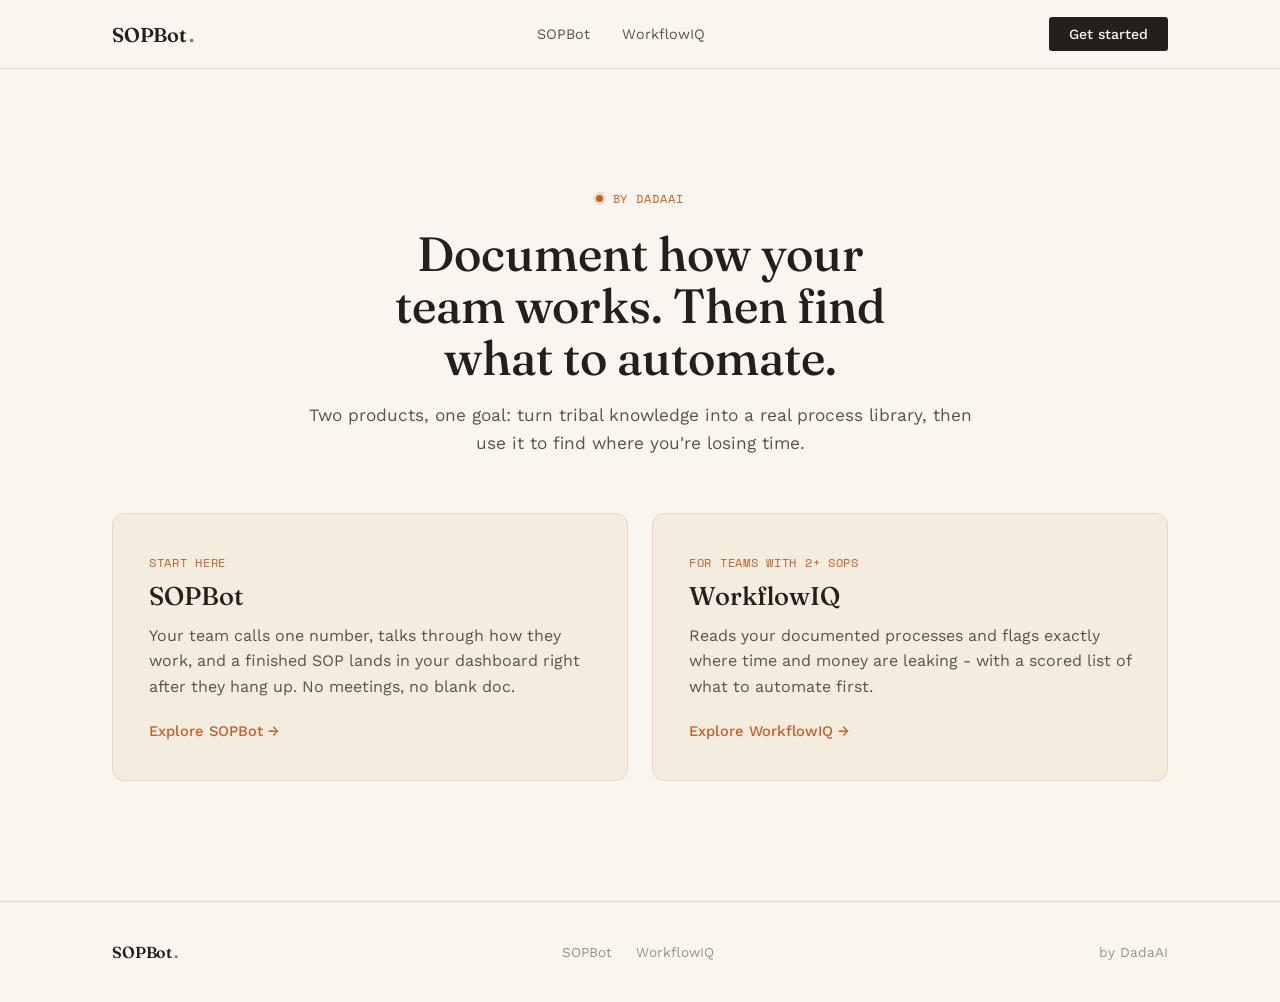
==== commit 49089a62: "Professionally style SOP documents, remove em/en dashes site-wide The SOP Google Doc template was pl" ====
--- a/marketing/index.html
+++ b/marketing/index.html
@@ -3,7 +3,7 @@
 <head>
 <meta charset="UTF-8">
 <meta name="viewport" content="width=device-width, initial-scale=1">
-<title>SOPBot — Document processes and find what to automate</title>
+<title>SOPBot - Document processes and find what to automate</title>
 <link rel="stylesheet" href="assets/style.css">
 <style>
   .hub {
@@ -99,7 +99,7 @@
       <a href="workflowiq.html" class="hub-card reveal">
         <div class="hub-card-eyebrow">For teams with 2+ SOPs</div>
         <h2>WorkflowIQ</h2>
-        <p>Reads your documented processes and flags exactly where time and money are leaking — with a scored list of what to automate first.</p>
+        <p>Reads your documented processes and flags exactly where time and money are leaking - with a scored list of what to automate first.</p>
         <div class="hub-cta">Explore WorkflowIQ →</div>
       </a>
     </div>
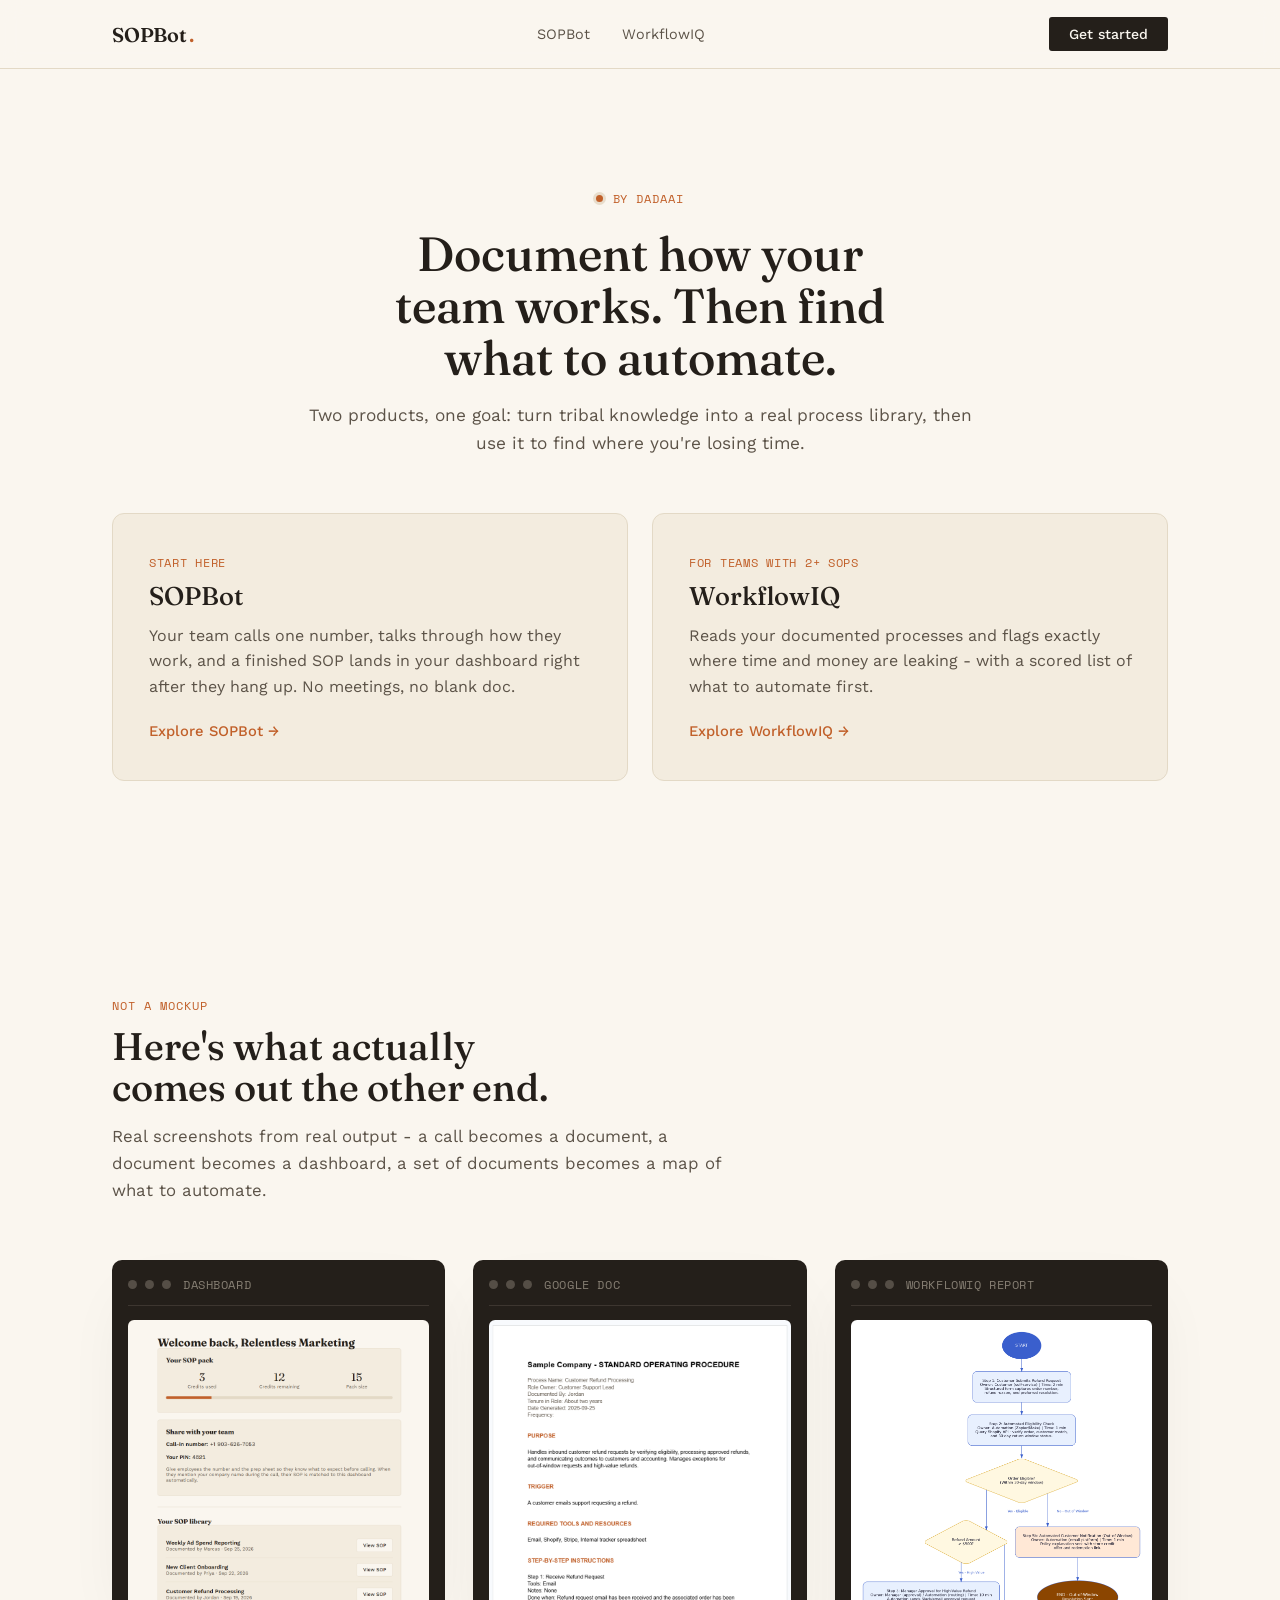
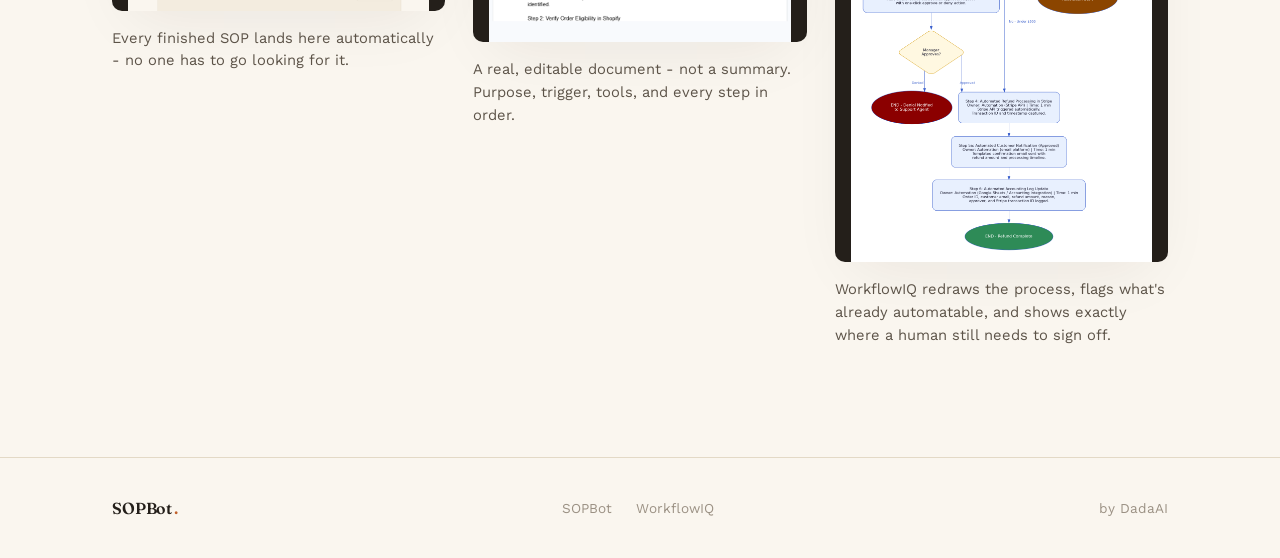
==== commit d2159398: "Add real screenshots to the homepage as visual proof The homepage was pure text - a headline, a para" ====
--- a/marketing/index.html
+++ b/marketing/index.html
@@ -106,6 +106,51 @@
   </div>
 </section>
 
+<section class="section proof">
+  <div class="wrap">
+    <div class="section-head reveal">
+      <span class="section-eyebrow">Not a mockup</span>
+      <h2>Here's what actually comes out the other end.</h2>
+      <p class="section-lede">Real screenshots from real output - a call becomes a document, a document becomes a dashboard, a set of documents becomes a map of what to automate.</p>
+    </div>
+
+    <div class="proof-grid reveal-group">
+      <div class="proof-item reveal">
+        <div class="proof-window">
+          <div class="demo-bar proof-bar">
+            <span class="demo-dot"></span><span class="demo-dot"></span><span class="demo-dot"></span>
+            <span class="demo-label">DASHBOARD</span>
+          </div>
+          <img src="assets/img/dashboard-preview.png" alt="A SOPBot customer dashboard showing 3 of 15 call credits used, a call-in number and PIN to share with the team, and a library of three completed SOPs." loading="lazy">
+        </div>
+        <p class="proof-caption">Every finished SOP lands here automatically - no one has to go looking for it.</p>
+      </div>
+
+      <div class="proof-item reveal">
+        <div class="proof-window">
+          <div class="demo-bar proof-bar">
+            <span class="demo-dot"></span><span class="demo-dot"></span><span class="demo-dot"></span>
+            <span class="demo-label">GOOGLE DOC</span>
+          </div>
+          <img src="assets/img/sop-doc-preview.png" alt="A generated SOP document showing the process purpose, trigger, required tools, and the first step of a customer refund processing procedure." loading="lazy">
+        </div>
+        <p class="proof-caption">A real, editable document - not a summary. Purpose, trigger, tools, and every step in order.</p>
+      </div>
+
+      <div class="proof-item reveal">
+        <div class="proof-window">
+          <div class="demo-bar proof-bar">
+            <span class="demo-dot"></span><span class="demo-dot"></span><span class="demo-dot"></span>
+            <span class="demo-label">WORKFLOWIQ REPORT</span>
+          </div>
+          <img src="assets/img/workflowiq-flowchart.png" alt="A WorkflowIQ flowchart of an optimised refund process, showing automated steps, decision points, and a manager-approval branch for high-value refunds." loading="lazy">
+        </div>
+        <p class="proof-caption">WorkflowIQ redraws the process, flags what's already automatable, and shows exactly where a human still needs to sign off.</p>
+      </div>
+    </div>
+  </div>
+</section>
+
 <footer>
   <div class="wrap">
     <div class="brand">SOPBot<span class="dot">.</span></div>
--- a/marketing/assets/style.css
+++ b/marketing/assets/style.css
@@ -304,6 +304,31 @@
     font-size: 1.05rem;
     color: var(--mono-fg);
   }
+  .demo-result-link {
+    display: inline-block;
+    margin-top: 10px;
+    font-size: 0.82rem;
+    color: var(--accent);
+    text-decoration: none;
+    border-bottom: 1px solid transparent;
+    transition: border-color 0.15s ease;
+  }
+  .demo-result-link:hover {
+    border-bottom-color: var(--accent);
+  }
+  .demo-result-link-standalone {
+    display: inline-block;
+    margin-top: -24px;
+    margin-bottom: 24px;
+    font-size: 0.88rem;
+    font-weight: 600;
+    color: var(--accent);
+    text-decoration: none;
+    border-bottom: 1px solid var(--accent);
+  }
+  @media (max-width: 900px) {
+    .demo-result-link-standalone { margin-top: 0; }
+  }
 
   @media (prefers-reduced-motion: reduce) {
     .transcript .line, .demo-result { animation: none; opacity: 1; }
@@ -399,6 +424,41 @@
     color: var(--ink-soft);
     font-size: 1.05rem;
     line-height: 1.6;
+  }
+
+  /* ---------- Proof (homepage real-screenshot section) ---------- */
+  .proof-grid {
+    display: grid;
+    grid-template-columns: repeat(3, 1fr);
+    gap: 28px;
+    align-items: start;
+  }
+  @media (max-width: 900px) {
+    .proof-grid { grid-template-columns: 1fr; }
+  }
+  .proof-window {
+    background: var(--mono-bg);
+    border-radius: 10px;
+    padding: 16px 16px 0;
+    box-shadow: 0 24px 60px -20px var(--shadow);
+    overflow: hidden;
+  }
+  .proof-bar {
+    margin-bottom: 14px;
+    padding-bottom: 12px;
+  }
+  .proof-window img {
+    display: block;
+    width: 100%;
+    height: auto;
+    border-radius: 6px 6px 0 0;
+    background: #fff;
+  }
+  .proof-caption {
+    margin-top: 16px;
+    color: var(--ink-soft);
+    font-size: 0.92rem;
+    line-height: 1.55;
   }
 
   .steps {
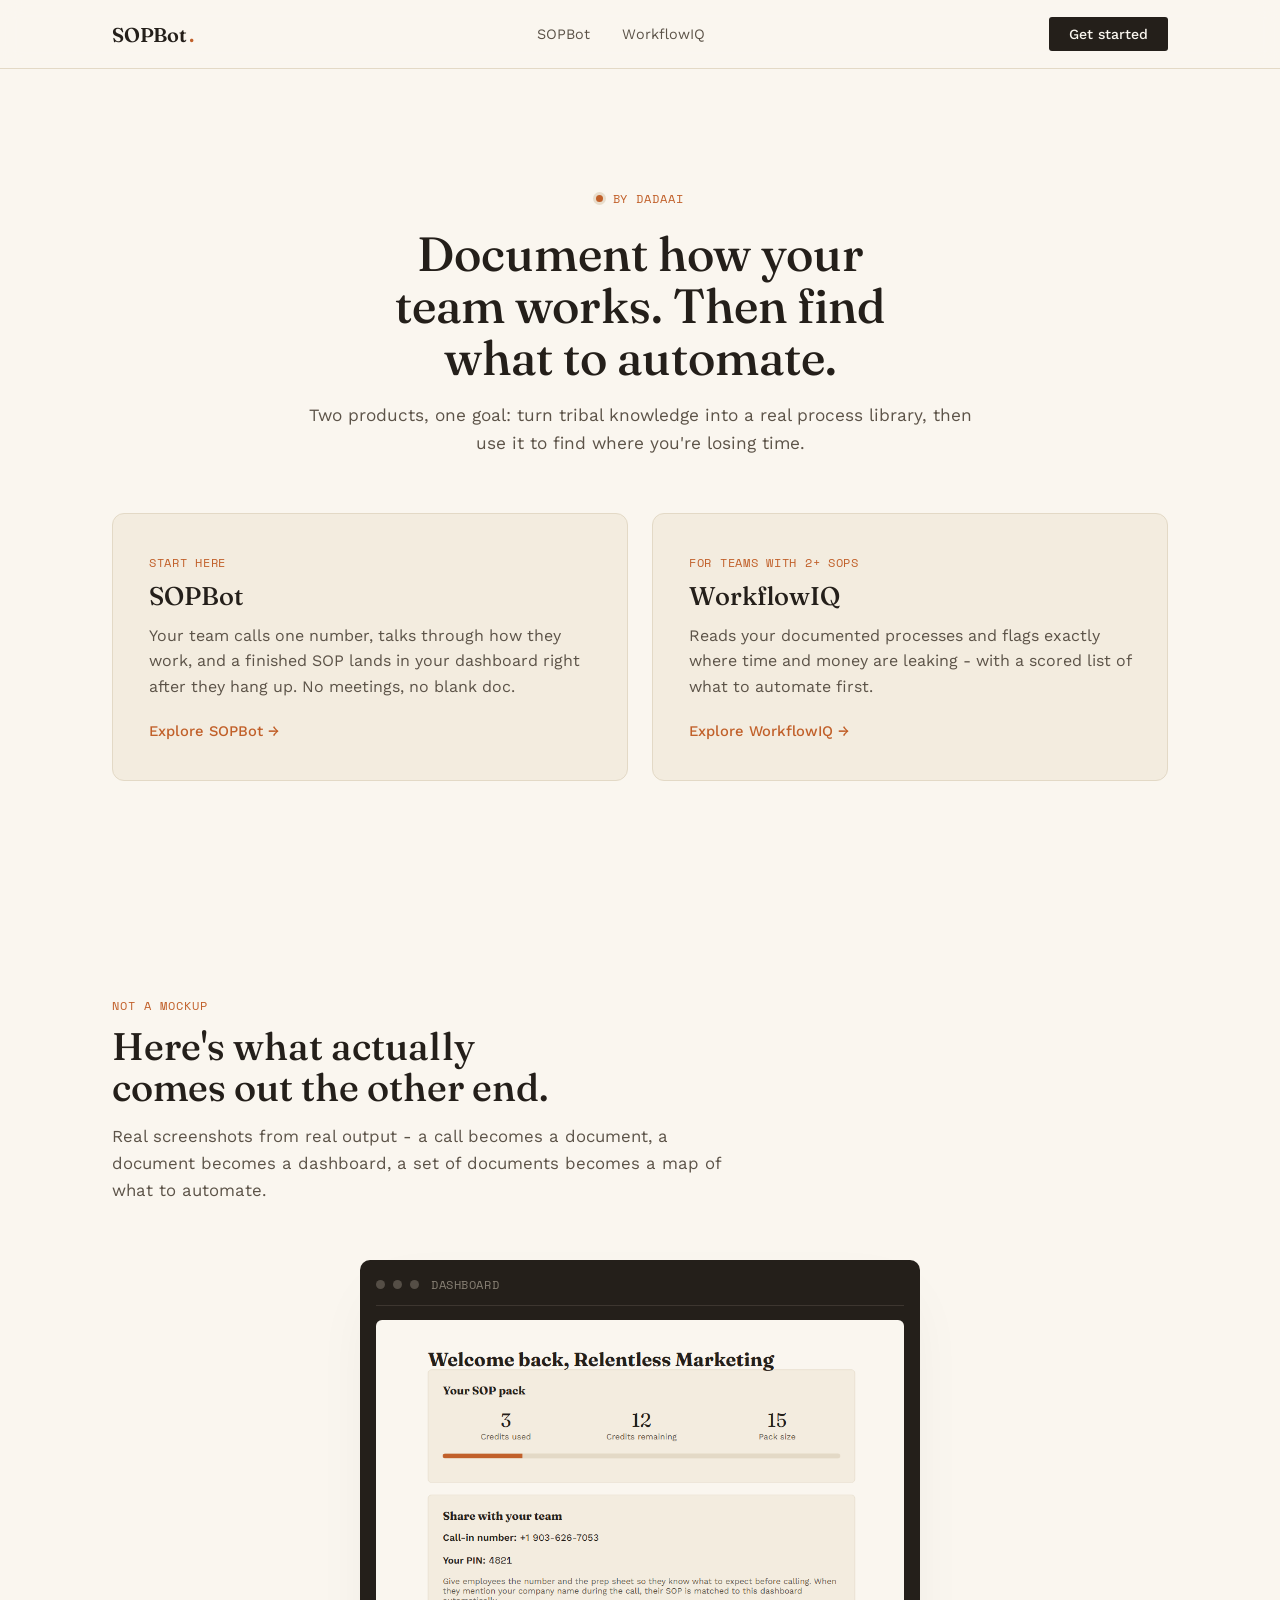
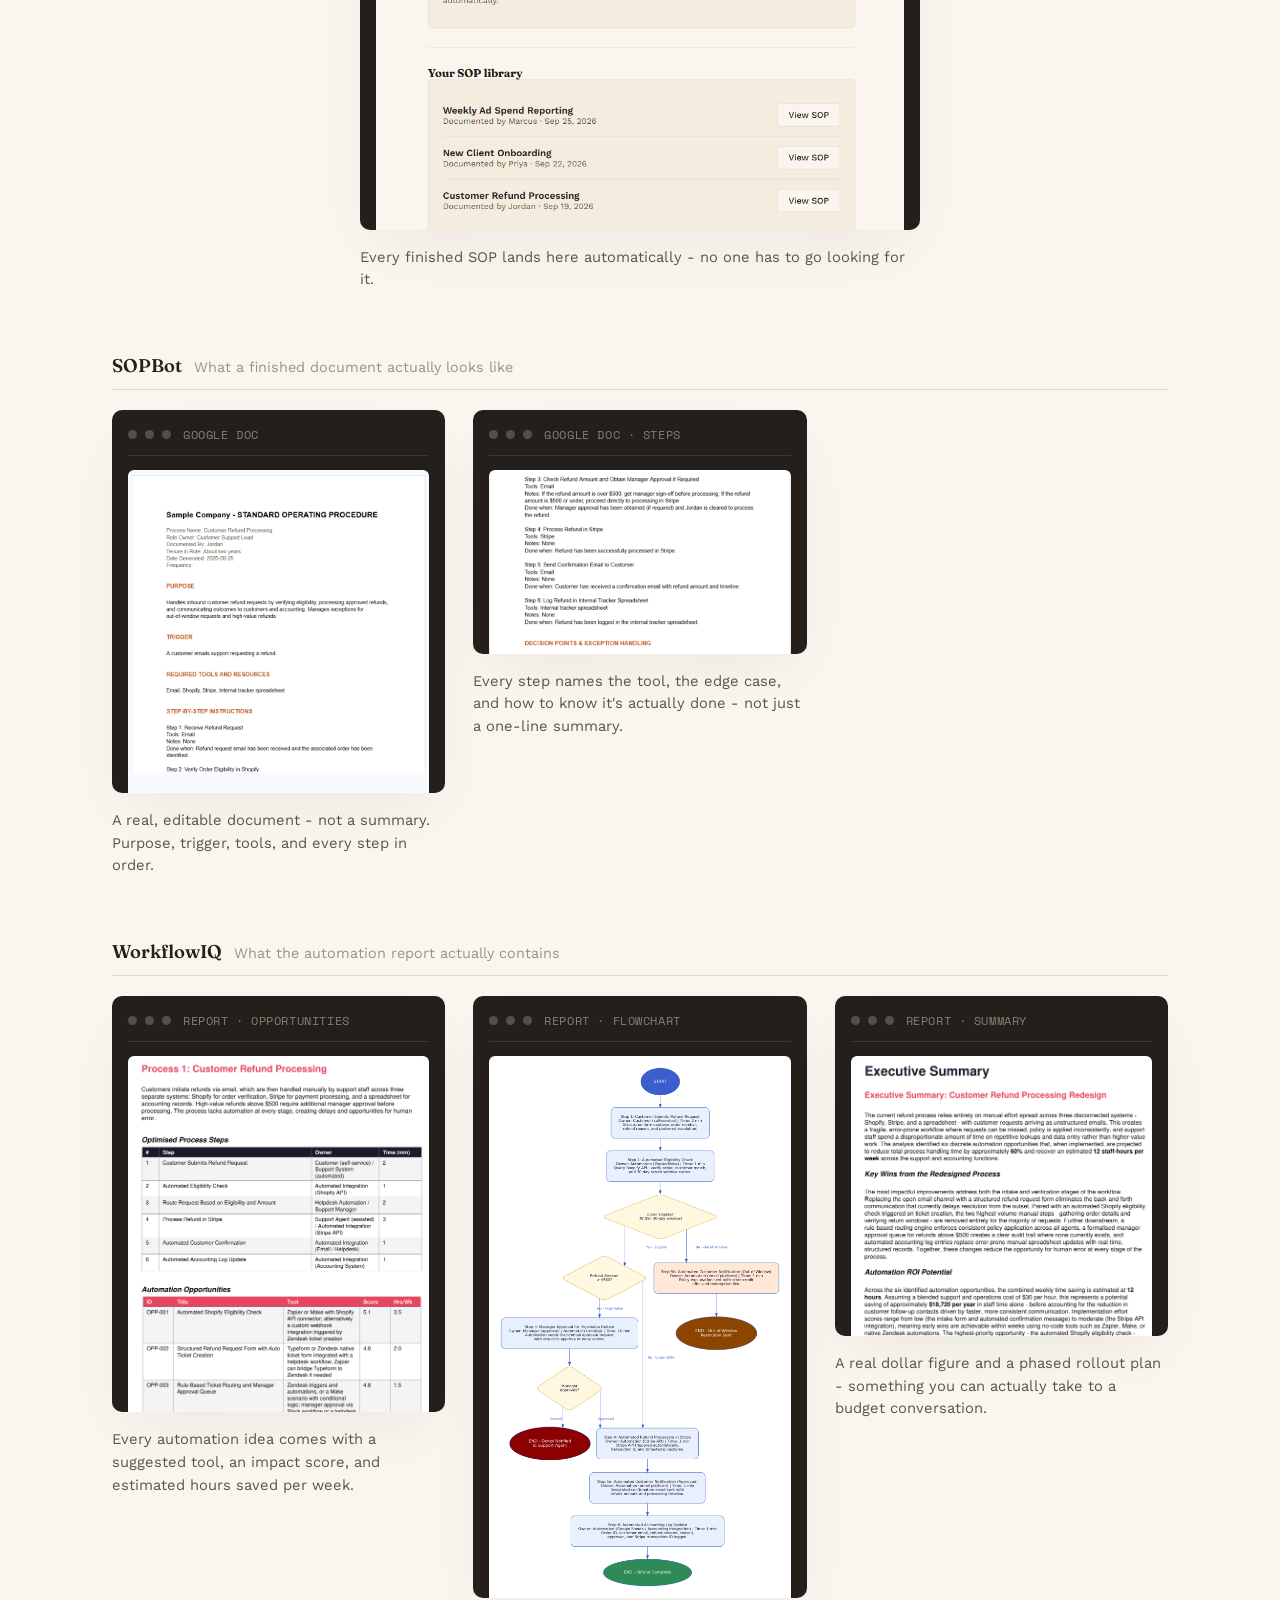
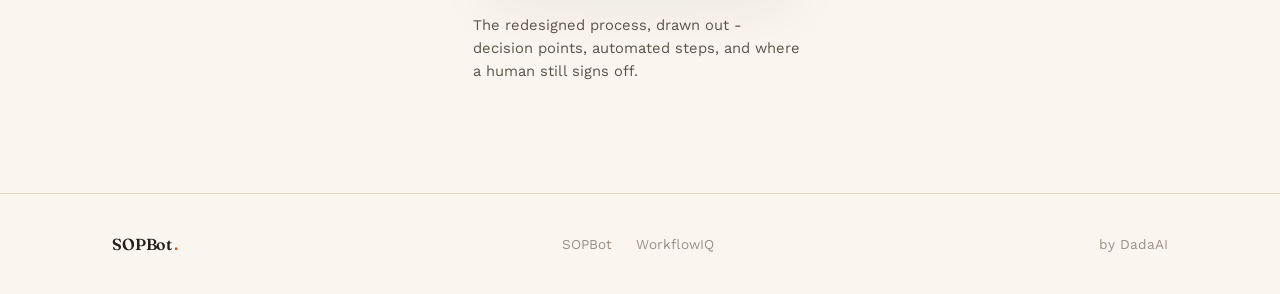
==== commit 3f0f0e9d: "Show real tables and reports, not just one screenshot per product The homepage's proof section only " ====
--- a/marketing/index.html
+++ b/marketing/index.html
@@ -114,25 +114,31 @@
       <p class="section-lede">Real screenshots from real output - a call becomes a document, a document becomes a dashboard, a set of documents becomes a map of what to automate.</p>
     </div>
 
+    <div class="proof-grid proof-grid-lead reveal-group">
+      <div class="proof-item reveal">
+        <div class="proof-window">
+          <div class="demo-bar proof-bar">
+            <span class="demo-dot"></span><span class="demo-dot"></span><span class="demo-dot"></span>
+            <span class="demo-label">DASHBOARD</span>
+          </div>
+          <a href="assets/img/dashboard-preview.png" target="_blank" rel="noopener" class="proof-img-link"><img src="assets/img/dashboard-preview.png" alt="A SOPBot customer dashboard showing 3 of 15 call credits used, a call-in number and PIN to share with the team, and a library of three completed SOPs." loading="lazy"></a>
+        </div>
+        <p class="proof-caption">Every finished SOP lands here automatically - no one has to go looking for it.</p>
+      </div>
+    </div>
+
+    <div class="proof-subhead reveal">
+      <span class="proof-subhead-label">SOPBot</span>
+      <span class="proof-subhead-desc">What a finished document actually looks like</span>
+    </div>
     <div class="proof-grid reveal-group">
       <div class="proof-item reveal">
         <div class="proof-window">
           <div class="demo-bar proof-bar">
             <span class="demo-dot"></span><span class="demo-dot"></span><span class="demo-dot"></span>
-            <span class="demo-label">DASHBOARD</span>
-          </div>
-          <img src="assets/img/dashboard-preview.png" alt="A SOPBot customer dashboard showing 3 of 15 call credits used, a call-in number and PIN to share with the team, and a library of three completed SOPs." loading="lazy">
-        </div>
-        <p class="proof-caption">Every finished SOP lands here automatically - no one has to go looking for it.</p>
-      </div>
-
-      <div class="proof-item reveal">
-        <div class="proof-window">
-          <div class="demo-bar proof-bar">
-            <span class="demo-dot"></span><span class="demo-dot"></span><span class="demo-dot"></span>
             <span class="demo-label">GOOGLE DOC</span>
           </div>
-          <img src="assets/img/sop-doc-preview.png" alt="A generated SOP document showing the process purpose, trigger, required tools, and the first step of a customer refund processing procedure." loading="lazy">
+          <a href="assets/img/sop-doc-preview.png" target="_blank" rel="noopener" class="proof-img-link"><img src="assets/img/sop-doc-preview.png" alt="A generated SOP document showing the process purpose, trigger, required tools, and the first step of a customer refund processing procedure." loading="lazy"></a>
         </div>
         <p class="proof-caption">A real, editable document - not a summary. Purpose, trigger, tools, and every step in order.</p>
       </div>
@@ -141,11 +147,50 @@
         <div class="proof-window">
           <div class="demo-bar proof-bar">
             <span class="demo-dot"></span><span class="demo-dot"></span><span class="demo-dot"></span>
-            <span class="demo-label">WORKFLOWIQ REPORT</span>
-          </div>
-          <img src="assets/img/workflowiq-flowchart.png" alt="A WorkflowIQ flowchart of an optimised refund process, showing automated steps, decision points, and a manager-approval branch for high-value refunds." loading="lazy">
-        </div>
-        <p class="proof-caption">WorkflowIQ redraws the process, flags what's already automatable, and shows exactly where a human still needs to sign off.</p>
+            <span class="demo-label">GOOGLE DOC · STEPS</span>
+          </div>
+          <a href="assets/img/sop-doc-steps.png" target="_blank" rel="noopener" class="proof-img-link"><img src="assets/img/sop-doc-steps.png" alt="Step-by-step instructions from a generated SOP, each with the tools used, notes on edge cases, and a clear definition of when the step is done." loading="lazy"></a>
+        </div>
+        <p class="proof-caption">Every step names the tool, the edge case, and how to know it's actually done - not just a one-line summary.</p>
+      </div>
+    </div>
+
+    <div class="proof-subhead reveal">
+      <span class="proof-subhead-label">WorkflowIQ</span>
+      <span class="proof-subhead-desc">What the automation report actually contains</span>
+    </div>
+    <div class="proof-grid reveal-group">
+      <div class="proof-item reveal">
+        <div class="proof-window">
+          <div class="demo-bar proof-bar">
+            <span class="demo-dot"></span><span class="demo-dot"></span><span class="demo-dot"></span>
+            <span class="demo-label">REPORT · OPPORTUNITIES</span>
+          </div>
+          <a href="assets/img/workflowiq-tables.png" target="_blank" rel="noopener" class="proof-img-link"><img src="assets/img/workflowiq-tables.png" alt="A WorkflowIQ report page showing the optimised process steps table and the automation opportunities table, each opportunity scored and matched to a suggested tool." loading="lazy"></a>
+        </div>
+        <p class="proof-caption">Every automation idea comes with a suggested tool, an impact score, and estimated hours saved per week.</p>
+      </div>
+
+      <div class="proof-item reveal">
+        <div class="proof-window">
+          <div class="demo-bar proof-bar">
+            <span class="demo-dot"></span><span class="demo-dot"></span><span class="demo-dot"></span>
+            <span class="demo-label">REPORT · FLOWCHART</span>
+          </div>
+          <a href="assets/img/workflowiq-flowchart.png" target="_blank" rel="noopener" class="proof-img-link"><img src="assets/img/workflowiq-flowchart.png" alt="A WorkflowIQ flowchart of an optimised refund process, showing automated steps, decision points, and a manager-approval branch for high-value refunds." loading="lazy"></a>
+        </div>
+        <p class="proof-caption">The redesigned process, drawn out - decision points, automated steps, and where a human still signs off.</p>
+      </div>
+
+      <div class="proof-item reveal">
+        <div class="proof-window">
+          <div class="demo-bar proof-bar">
+            <span class="demo-dot"></span><span class="demo-dot"></span><span class="demo-dot"></span>
+            <span class="demo-label">REPORT · SUMMARY</span>
+          </div>
+          <a href="assets/img/workflowiq-summary.png" target="_blank" rel="noopener" class="proof-img-link"><img src="assets/img/workflowiq-summary.png" alt="The executive summary page of a WorkflowIQ report, stating a 60 percent reduction in process handling time and an estimated $18,720 per year in recovered staff time." loading="lazy"></a>
+        </div>
+        <p class="proof-caption">A real dollar figure and a phased rollout plan - something you can actually take to a budget conversation.</p>
       </div>
     </div>
   </div>
--- a/marketing/assets/style.css
+++ b/marketing/assets/style.css
@@ -432,9 +432,33 @@
     grid-template-columns: repeat(3, 1fr);
     gap: 28px;
     align-items: start;
+    margin-bottom: 48px;
+  }
+  .proof-grid:last-child { margin-bottom: 0; }
+  .proof-grid-lead {
+    grid-template-columns: minmax(0, 560px);
+    justify-content: center;
   }
   @media (max-width: 900px) {
     .proof-grid { grid-template-columns: 1fr; }
+  }
+  .proof-subhead {
+    display: flex;
+    align-items: baseline;
+    gap: 12px;
+    margin-bottom: 20px;
+    padding-bottom: 12px;
+    border-bottom: 1px solid var(--rule);
+  }
+  .proof-subhead-label {
+    font-family: 'Fraunces', serif;
+    font-size: 1.15rem;
+    font-weight: 600;
+    color: var(--ink);
+  }
+  .proof-subhead-desc {
+    font-size: 0.9rem;
+    color: var(--ink-faint);
   }
   .proof-window {
     background: var(--mono-bg);
@@ -447,12 +471,34 @@
     margin-bottom: 14px;
     padding-bottom: 12px;
   }
+  .proof-img-link {
+    display: block;
+    position: relative;
+  }
   .proof-window img {
     display: block;
     width: 100%;
     height: auto;
     border-radius: 6px 6px 0 0;
     background: #fff;
+  }
+  .proof-img-link::after {
+    content: "Click to enlarge";
+    position: absolute;
+    right: 10px;
+    bottom: 10px;
+    padding: 5px 11px;
+    border-radius: 20px;
+    background: rgba(36, 31, 26, 0.78);
+    color: #FAF6EF;
+    font-size: 0.72rem;
+    opacity: 0;
+    transition: opacity 0.15s ease;
+    pointer-events: none;
+  }
+  .proof-img-link:hover::after,
+  .proof-img-link:focus-visible::after {
+    opacity: 1;
   }
   .proof-caption {
     margin-top: 16px;
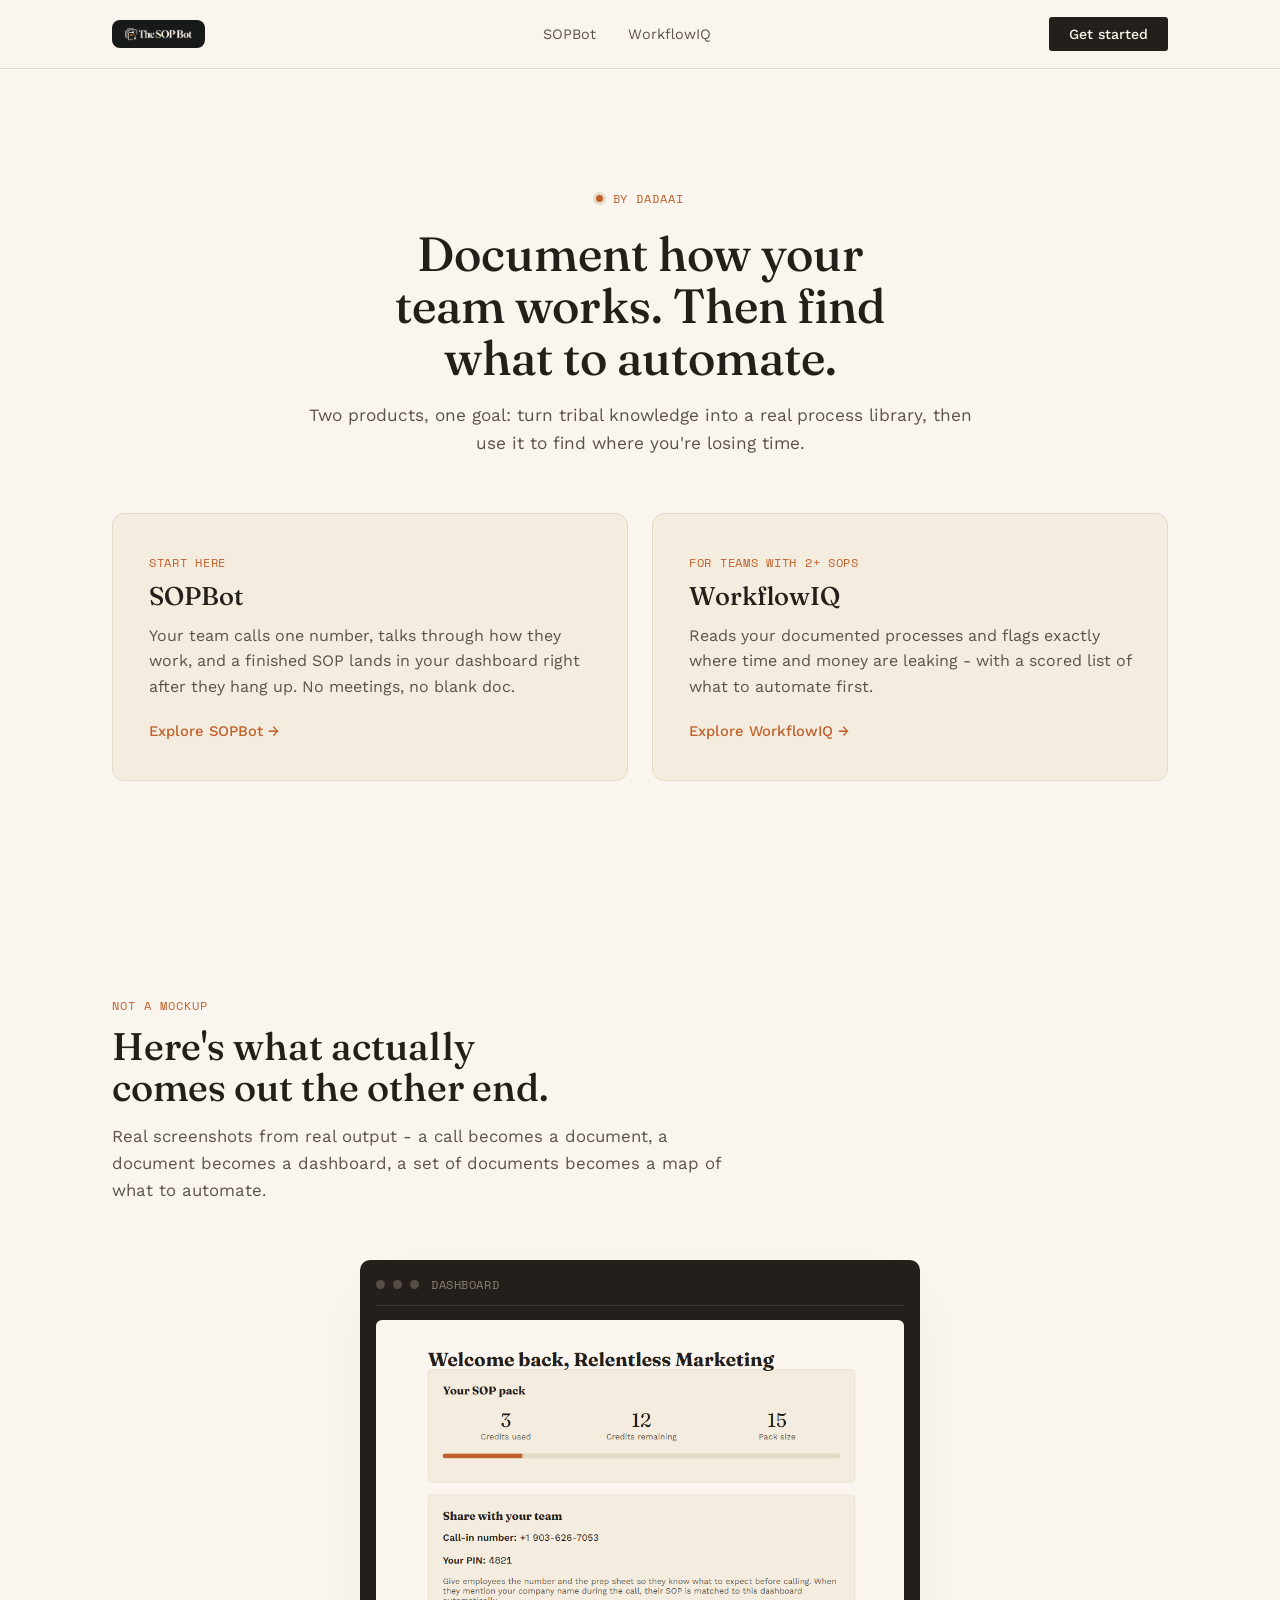
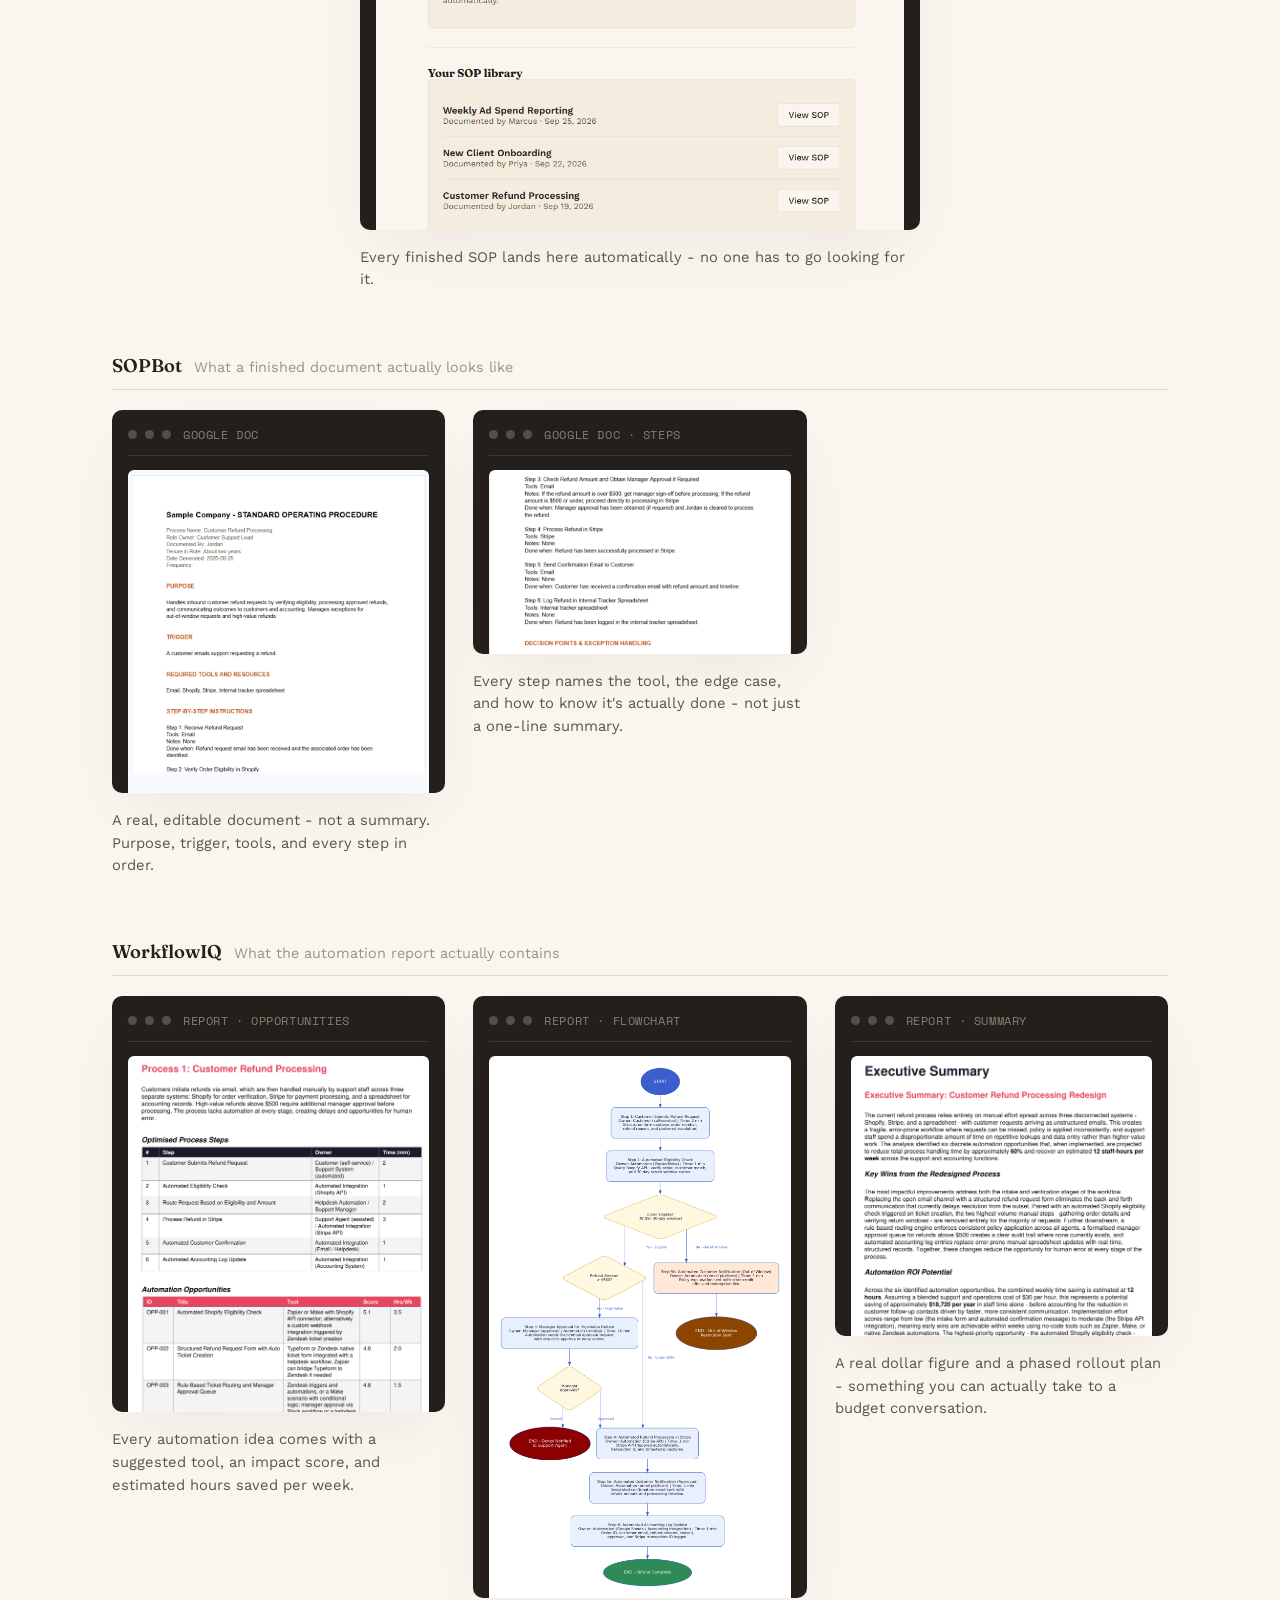
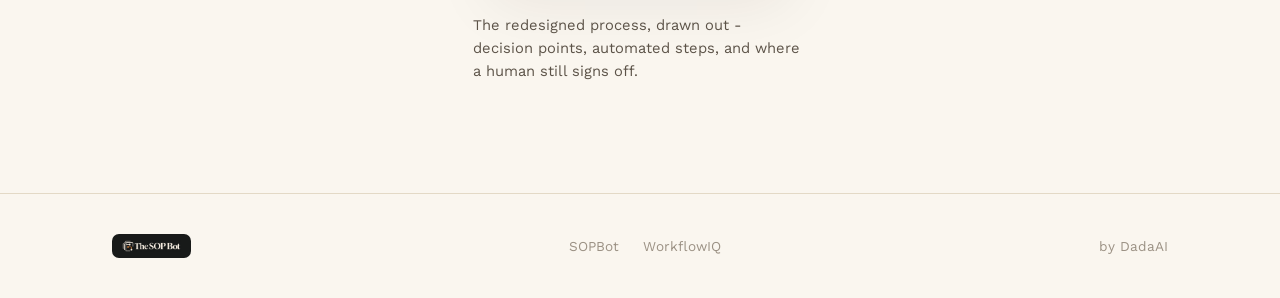
==== commit b1e10562: "Add real logo and favicon across the marketing site Replaced the plain-text "SOPBot." brand mark in " ====
--- a/marketing/index.html
+++ b/marketing/index.html
@@ -4,6 +4,10 @@
 <meta charset="UTF-8">
 <meta name="viewport" content="width=device-width, initial-scale=1">
 <title>SOPBot - Document processes and find what to automate</title>
+<link rel="icon" href="favicon.ico" sizes="any">
+<link rel="icon" type="image/png" sizes="32x32" href="assets/img/favicon-32.png">
+<link rel="icon" type="image/png" sizes="16x16" href="assets/img/favicon-16.png">
+<link rel="apple-touch-icon" sizes="180x180" href="assets/img/favicon-180.png">
 <link rel="stylesheet" href="assets/style.css">
 <style>
   .hub {
@@ -72,7 +76,7 @@
 
 <nav>
   <div class="wrap">
-    <div class="brand">SOPBot<span class="dot">.</span></div>
+    <div class="brand"><img src="assets/img/logo-cropped.png" alt="The SOP Bot" class="brand-logo"></div>
     <div class="nav-links">
       <a href="sopbot.html">SOPBot</a>
       <a href="workflowiq.html">WorkflowIQ</a>
@@ -198,7 +202,7 @@
 
 <footer>
   <div class="wrap">
-    <div class="brand">SOPBot<span class="dot">.</span></div>
+    <div class="brand"><img src="assets/img/logo-cropped.png" alt="The SOP Bot" class="brand-logo"></div>
     <div class="footer-links">
       <a href="sopbot.html">SOPBot</a>
       <a href="workflowiq.html">WorkflowIQ</a>
--- a/marketing/assets/style.css
+++ b/marketing/assets/style.css
@@ -94,15 +94,18 @@
     height: 68px;
   }
   .brand {
-    font-family: 'Fraunces', serif;
-    font-weight: 600;
-    font-size: 1.25rem;
-    letter-spacing: -0.01em;
-    display: flex;
-    align-items: baseline;
-    gap: 2px;
-  }
-  .brand .dot { color: var(--accent); }
+    display: inline-flex;
+    align-items: center;
+  }
+  .brand-logo {
+    display: block;
+    height: 28px;
+    width: auto;
+    padding: 7px 12px;
+    border-radius: 8px;
+    background: #181A19;
+  }
+  footer .brand-logo { height: 24px; padding: 6px 10px; border-radius: 7px; }
   .nav-links {
     display: flex;
     gap: 32px;
